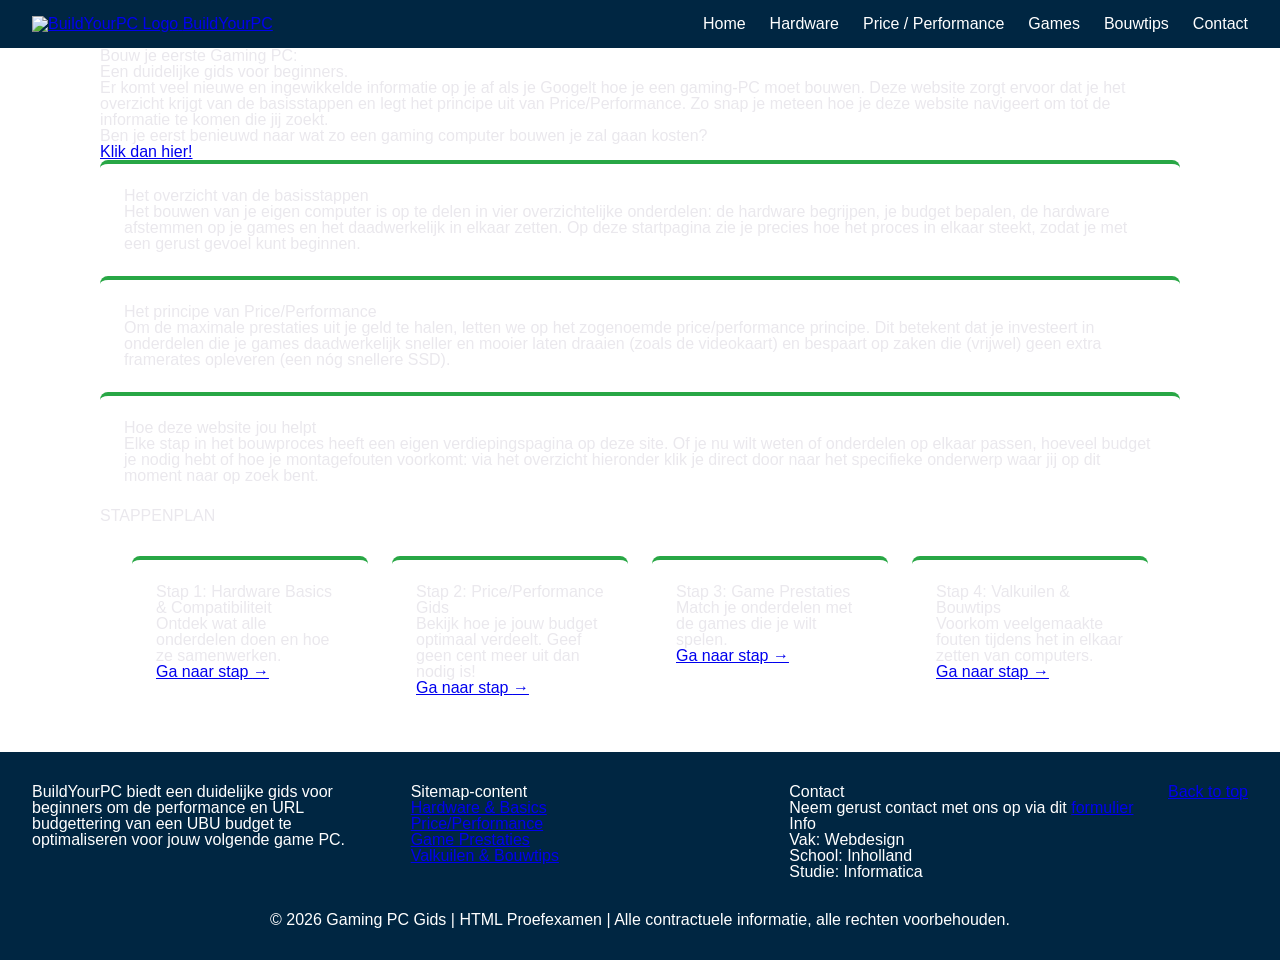
==== index.html @ 96cd0d86 "added favicons" ====
<!DOCTYPE html>
<html lang="nl">
<head>
    <meta charset="UTF-8">
    <meta name="viewport" content="width=device-width, initial-scale=1.0">
    <title>BuildYourPC - Home</title>
    <link rel="stylesheet" type="text/css" href="css/style.css">
    <link rel="icon" type="image/png" href="/favicon-96x96.png" sizes="96x96" />
    <link rel="icon" type="image/svg+xml" href="/favicon.svg" />
    <link rel="shortcut icon" href="/favicon.ico" />
    <link rel="apple-touch-icon" sizes="180x180" href="/apple-touch-icon.png" />
    <link rel="manifest" href="/site.webmanifest" />
</head>
<body>

    <header>
        <a href="#home">
            <img src="logo.png" alt="BuildYourPC Logo">
            <span>BuildYourPC</span>
        </a>
        <nav>
            <ul>
                <li><a href="index.html">Home</a></li>
                <li><a href="hardware.html">Hardware</a></li>
                <li><a href="performance.html">Price / Performance</a></li>
                <li><a href="games.html">Games</a></li>
                <li><a href="bouwtips.html">Bouwtips</a></li>
                <li><a href="contact.html">Contact</a></li>
            </ul>
        </nav>
    </header>

    <main>
        <section class="hero-section">
            <h1>Bouw je eerste Gaming PC:<br>Een duidelijke gids voor beginners.</h1>
            <p>Er komt veel nieuwe en ingewikkelde informatie op je af als je Googelt hoe je een gaming-PC moet bouwen. Deze website zorgt ervoor dat je het overzicht krijgt van de basisstappen en legt het principe uit van Price/Performance. Zo snap je meteen hoe je deze website navigeert om tot de informatie te komen die jij zoekt.</p>
            <p>Ben je eerst benieuwd naar wat zo een gaming computer bouwen je zal gaan kosten?</p>
            <a href="kosten.html" class="cta-button">Klik dan hier!</a>
        </section>

        <section class="info-homepage">
            <article class="homepage-card">
                <h2>Het overzicht van de basisstappen</h2>
                <p>Het bouwen van je eigen computer is op te delen in vier overzichtelijke onderdelen: de hardware begrijpen, je budget bepalen, de hardware afstemmen op je games en het daadwerkelijk in elkaar zetten. Op deze startpagina zie je precies hoe het proces in elkaar steekt, zodat je met een gerust gevoel kunt beginnen.</p>
            </article>

            <article class="homepage-card">
                <h2>Het principe van Price/Performance</h2>
                <p>Om de maximale prestaties uit je geld te halen, letten we op het zogenoemde price/performance principe. Dit betekent dat je investeert in onderdelen die je games daadwerkelijk sneller en mooier laten draaien (zoals de videokaart) en bespaart op zaken die (vrijwel) geen extra framerates opleveren (een nóg snellere SSD).</p>
            </article>

            <article class="homepage-card">
                <h2>Hoe deze website jou helpt</h2>
                <p>Elke stap in het bouwproces heeft een eigen verdiepingspagina op deze site. Of je nu wilt weten of onderdelen op elkaar passen, hoeveel budget je nodig hebt of hoe je montagefouten voorkomt: via het overzicht hieronder klik je direct door naar het specifieke onderwerp waar jij op dit moment naar op zoek bent.</p>
            </article>
        </section>

        <section class="stappenplan-section">
            <h2>STAPPENPLAN</h2>
            <section class="steps-grid">
                <article class="step-card">
                    <h3>Stap 1: Hardware Basics & Compatibiliteit</h3>
                    <p>Ontdek wat alle onderdelen doen en hoe ze samenwerken.</p>
                    <a href="stap1.html">Ga naar stap <span aria-hidden="true">&rarr;</span></a>
                </article>

                <article class="step-card">
                    <h3>Stap 2: Price/Performance Gids</h3>
                    <p>Bekijk hoe je jouw budget optimaal verdeelt. Geef geen cent meer uit dan nodig is!</p>
                    <a href="stap2.html">Ga naar stap <span aria-hidden="true">&rarr;</span></a>
                </article>

                <article class="step-card">
                    <h3>Stap 3: Game Prestaties</h3>
                    <p>Match je onderdelen met de games die je wilt spelen.</p>
                    <a href="stap3.html">Ga naar stap <span aria-hidden="true">&rarr;</span></a>
                </article>

                <article class="step-card">
                    <h3>Stap 4: Valkuilen & Bouwtips</h3>
                    <p>Voorkom veelgemaakte fouten tijdens het in elkaar zetten van computers.</p>
                    <a href="stap4.html">Ga naar stap <span aria-hidden="true">&rarr;</span></a>
                </article>
            </section>
        </section>
    </main>

    <footer>
        <section class="footer-col">
            <p><strong>BuildYourPC</strong> biedt een duidelijke gids voor beginners om de performance en URL budgettering van een UBU budget te optimaliseren voor jouw volgende game PC.</p>
        </section>

        <section class="footer-col">
            <h3>Sitemap-content</h3>
            <ul>
                <li><a href="hardware.html">Hardware & Basics</a></li>
                <li><a href="performance.html">Price/Performance</a></li>
                <li><a href="games.html">Game Prestaties</a></li>
                <li><a href="bouwtips.html">Valkuilen & Bouwtips</a></li>
            </ul>
        </section>

        <section class="footer-col">
            <h3>Contact</h3>
            <p>Neem gerust contact met ons op via dit <a href="formulier.html">formulier</a></p>
            <p><strong>Info</strong></p>
            <p>Vak: Webdesign</p>
            <p>School: Inholland</p>
            <p>Studie: Informatica</p>
        </section>

        <aside class="back-to-top">
            <a href="#home">Back to top</a>
        </aside>

        <section class="footer-bottom">
            <p>&copy; 2026 Gaming PC Gids | HTML Proefexamen | Alle contractuele informatie, alle rechten voorbehouden.</p>
        </section>
    </footer>

</body>
</html>
---- css/style.css ----
/* 
   Reset CSS |
   http://meyerweb.com/eric/tools/css/reset/ 
   v2.0 | 20110126
   License: none (public domain)
*/

html, body, div, span, applet, object, iframe,
h1, h2, h3, h4, h5, h6, p, blockquote, pre,
a, abbr, acronym, address, big, cite, code,
del, dfn, em, img, ins, kbd, q, s, samp,
small, strike, strong, sub, sup, tt, var,
b, u, i, center,
dl, dt, dd, ol, ul, li,
fieldset, form, label, legend,
table, caption, tbody, tfoot, thead, tr, th, td,
article, aside, canvas, details, embed, 
figure, figcaption, footer, header, hgroup, 
menu, nav, output, ruby, section, summary,
time, mark, audio, video {
	margin: 0;
	padding: 0;
	border: 0;
	font-size: 100%;
	font: inherit;
	vertical-align: baseline;
}
/* HTML5 display-role reset for older browsers */
article, aside, details, figcaption, figure, 
footer, header, hgroup, menu, nav, section {
	display: block;
}
body {
	line-height: 1;
}
ol, ul {
	list-style: none;
}
blockquote, q {
	quotes: none;
}
blockquote:before, blockquote:after,
q:before, q:after {
	content: '';
	content: none;
}
table {
	border-collapse: collapse;
	border-spacing: 0;
}
/* End of Reset Script*/

/* CSS Variables for Color Palette */
:root {
    --prim-bl: #002642;
    --prim-bl-lt: #4D677B;
    --prim-bl-dk: #001B2E;

    --sec-grn: #6BD425;
    --sec-grn-lt: #97E166;
    --sec-grn-dk: #4B941A;

    --acc-orange: #FF4000;
    --acc-blue: #02C3BD;
    --acc-red: #81171B;
    
    --nt-lt: #EAE8ED;
    --nt-dk: #464647;
    --nt-gr: #A4A2A6;
}

body {
    display: flex;
    flex-direction: column;
    min-height: 100vh;
    margin: 0;
    font-family: Arial, sans-serif;
    color: var(--nt-lt);
}

header {
    display: flex;
    justify-content: space-between;
    align-items: center;
    background-color: var(--prim-bl);
    padding: 1rem 2rem;
    color: white;
}

header nav ul {
    display: flex;
    gap: 1.5rem;
    list-style: none;
    margin: 0;
    padding: 0;
}

header nav a {
    color: white;
    text-decoration: none;
}

main {
    display: flex;
    flex-direction: column;
    flex: 1;
    padding-left: 100px;
    padding-right: 100px;
}

.info-pillars, .steps-grid {
    display: flex;
    gap: 1.5rem;
    justify-content: center;
    padding: 2rem;
}

article {
    flex: 1;
    background: #FFFFFF;
    padding: 1.5rem;
    border-radius: 8px;
    border-top: 4px solid #28a745;
}

form {
    display: flex;
    flex-direction: column;
    gap: 1rem;
    max-width: 500px;
    margin: 2rem auto;
}

fieldset {
    display: flex;
    flex-direction: column;
    gap: 0.5rem;
    border: 1px solid #ccc;
    padding: 1.5rem;
    border-radius: 6px;
}

footer {
    display: flex;
    flex-wrap: wrap;
    justify-content: space-around;
    background-color: var(--prim-bl);
    color: white;
    padding: 2rem;
    gap: 2rem;
}

.footer-col {
    flex: 1;
    min-width: 200px;
}
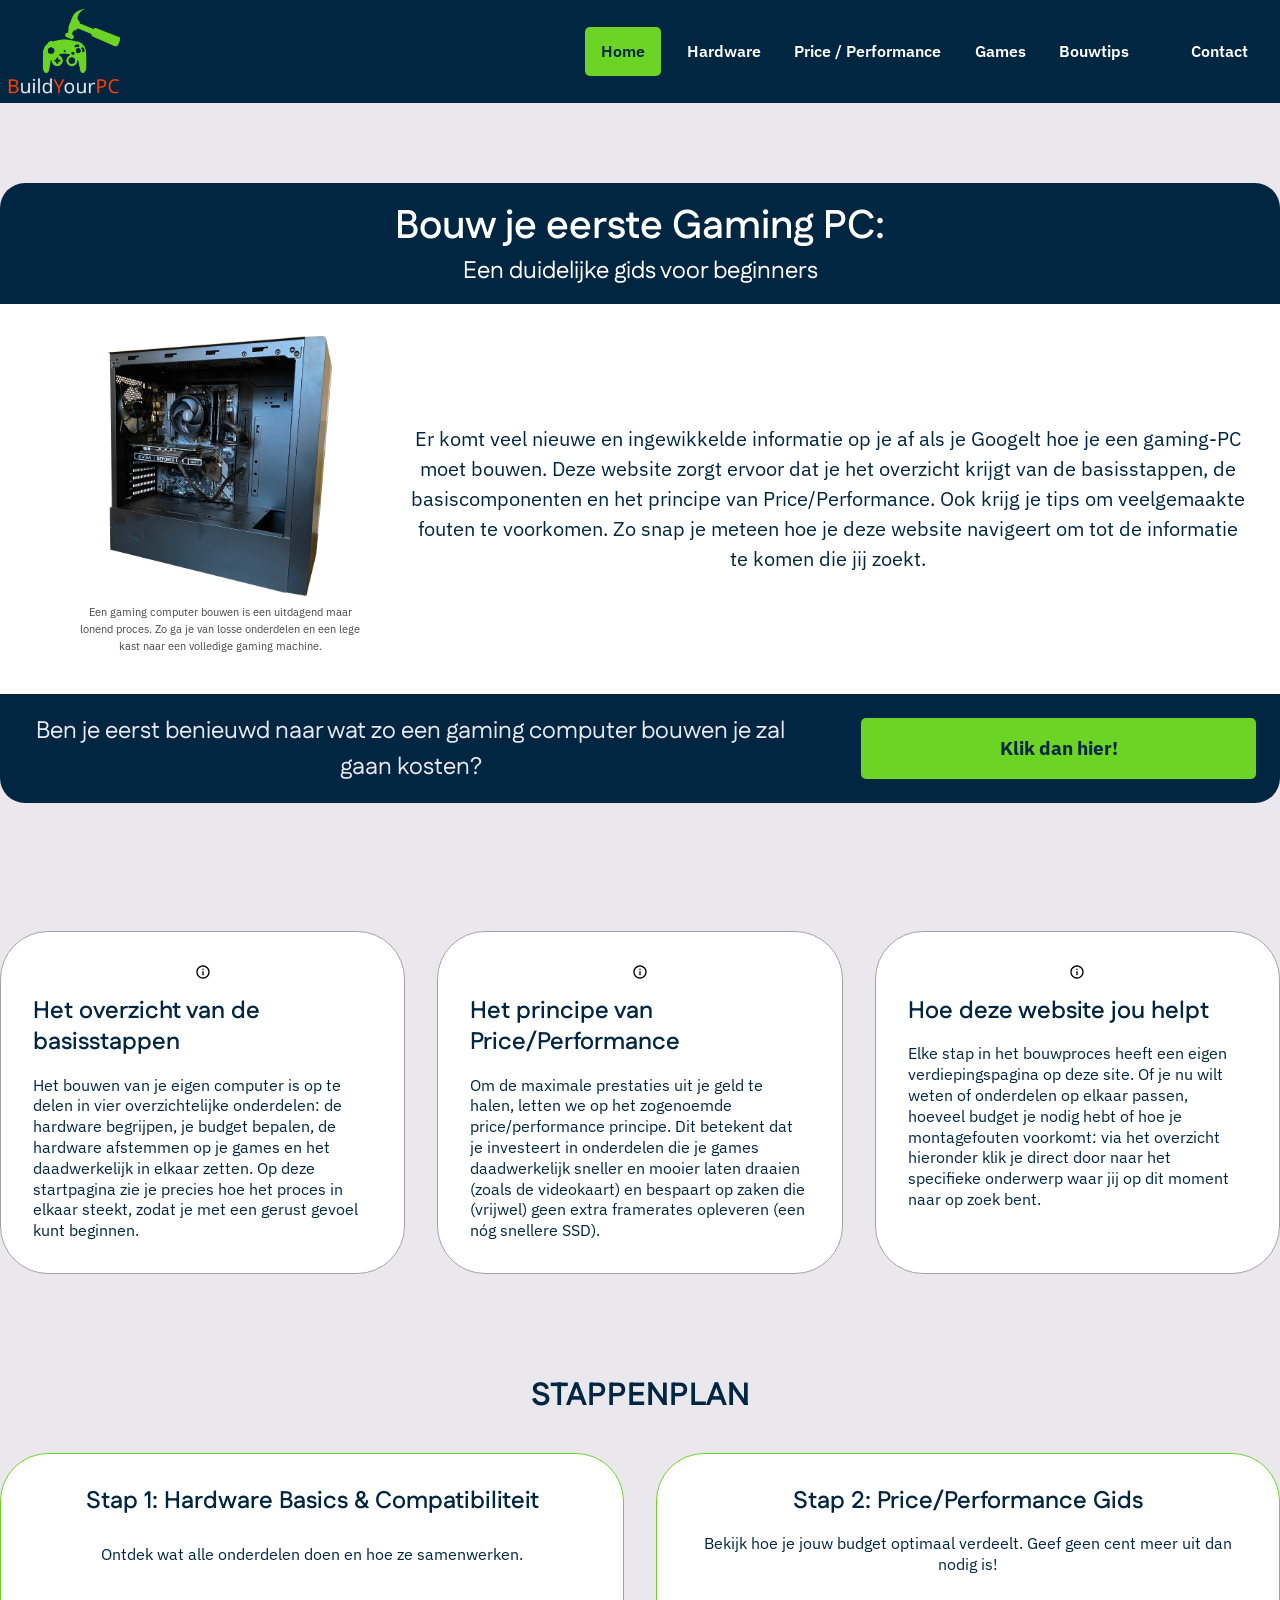
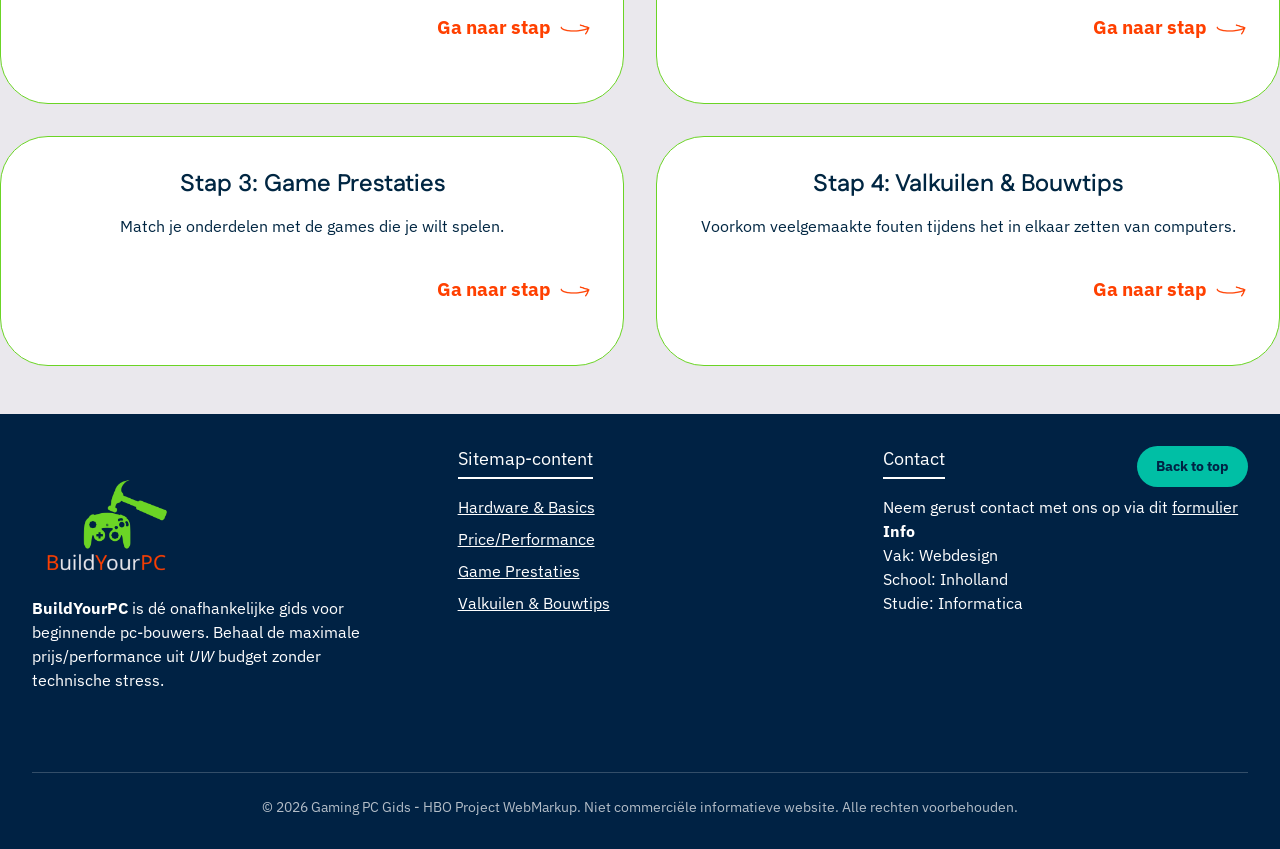
==== commit 6991e91b: "home page basically done" ====
--- a/index.html
+++ b/index.html
@@ -5,81 +5,101 @@
     <meta name="viewport" content="width=device-width, initial-scale=1.0">
     <title>BuildYourPC - Home</title>
     <link rel="stylesheet" type="text/css" href="css/style.css">
-    <link rel="icon" type="image/png" href="/favicon-96x96.png" sizes="96x96" />
-    <link rel="icon" type="image/svg+xml" href="/favicon.svg" />
-    <link rel="shortcut icon" href="/favicon.ico" />
-    <link rel="apple-touch-icon" sizes="180x180" href="/apple-touch-icon.png" />
-    <link rel="manifest" href="/site.webmanifest" />
+    <link rel="icon" type="image/png" href="./favicon-96x96.png" sizes="96x96" />
+    <link rel="icon" type="image/svg+xml" href="./favicon.svg" />
+    <link rel="shortcut icon" href="./favicon.ico" />
+    <link rel="apple-touch-icon" sizes="180x180" href="./apple-touch-icon.png" />
+    <link rel="manifest" href="./site.webmanifest" />
 </head>
 <body>
 
-    <header>
-        <a href="#home">
-            <img src="logo.png" alt="BuildYourPC Logo">
-            <span>BuildYourPC</span>
+    <header class="nav">
+        <a href="#">
+            <img src="./img/logo_cropped.png" alt="BuildYourPC Logo">
         </a>
         <nav>
             <ul>
-                <li><a href="index.html">Home</a></li>
+                <li><a class="active" href="#">Home</a></li>
                 <li><a href="hardware.html">Hardware</a></li>
                 <li><a href="performance.html">Price / Performance</a></li>
                 <li><a href="games.html">Games</a></li>
                 <li><a href="bouwtips.html">Bouwtips</a></li>
-                <li><a href="contact.html">Contact</a></li>
+                <li><a class="contact" href="contact.html">Contact</a></li>
             </ul>
         </nav>
     </header>
 
     <main>
-        <section class="hero-section">
-            <h1>Bouw je eerste Gaming PC:<br>Een duidelijke gids voor beginners.</h1>
-            <p>Er komt veel nieuwe en ingewikkelde informatie op je af als je Googelt hoe je een gaming-PC moet bouwen. Deze website zorgt ervoor dat je het overzicht krijgt van de basisstappen en legt het principe uit van Price/Performance. Zo snap je meteen hoe je deze website navigeert om tot de informatie te komen die jij zoekt.</p>
-            <p>Ben je eerst benieuwd naar wat zo een gaming computer bouwen je zal gaan kosten?</p>
-            <a href="kosten.html" class="cta-button">Klik dan hier!</a>
+        <section class="hero-card">
+            <header>
+                <h1>Bouw je eerste Gaming PC:</h1>
+                <h2>Een duidelijke gids voor beginners</h2>
+            </header>
+            <article>
+                <figure>
+                    <img title="Reeds gebouwde gaming PC" src="img/pc_building.png" alt="Gaming PC bouwen" class="hero-image" />
+                    <figcaption>Een gaming computer bouwen is een uitdagend maar lonend proces. Zo ga je van losse onderdelen en een lege kast naar een volledige gaming machine.</figcaption>
+                </figure>
+
+                <p>
+                    Er komt veel nieuwe en ingewikkelde informatie op je af als je Googelt hoe je een gaming-PC moet bouwen.
+                    Deze website zorgt ervoor dat je het overzicht krijgt van de basisstappen, de basiscomponenten en het principe van Price/Performance.
+                    Ook krijg je tips om veelgemaakte fouten te voorkomen.
+                    Zo snap je meteen hoe je deze website navigeert om tot de informatie te komen die jij zoekt.
+                </p>
+                
+            </article>
+            <footer>
+                <h2>Ben je eerst benieuwd naar wat zo een gaming computer bouwen je zal gaan kosten?</h2>
+                <a href="performance.html" class="hero-cta">Klik dan hier!</a>
+            </footer>
         </section>
 
         <section class="info-homepage">
             <article class="homepage-card">
+                <img src="img/info.svg" alt="Informatie icoon" class="info" />
                 <h2>Het overzicht van de basisstappen</h2>
                 <p>Het bouwen van je eigen computer is op te delen in vier overzichtelijke onderdelen: de hardware begrijpen, je budget bepalen, de hardware afstemmen op je games en het daadwerkelijk in elkaar zetten. Op deze startpagina zie je precies hoe het proces in elkaar steekt, zodat je met een gerust gevoel kunt beginnen.</p>
             </article>
 
             <article class="homepage-card">
+                <img src="img/info.svg" alt="Price/Performance icoon" class="info" />
                 <h2>Het principe van Price/Performance</h2>
                 <p>Om de maximale prestaties uit je geld te halen, letten we op het zogenoemde price/performance principe. Dit betekent dat je investeert in onderdelen die je games daadwerkelijk sneller en mooier laten draaien (zoals de videokaart) en bespaart op zaken die (vrijwel) geen extra framerates opleveren (een nóg snellere SSD).</p>
             </article>
 
             <article class="homepage-card">
+                <img src="img/info.svg" alt="Hulp icoon" class="info" />
                 <h2>Hoe deze website jou helpt</h2>
                 <p>Elke stap in het bouwproces heeft een eigen verdiepingspagina op deze site. Of je nu wilt weten of onderdelen op elkaar passen, hoeveel budget je nodig hebt of hoe je montagefouten voorkomt: via het overzicht hieronder klik je direct door naar het specifieke onderwerp waar jij op dit moment naar op zoek bent.</p>
             </article>
         </section>
 
-        <section class="stappenplan-section">
+        <section class="stappenplan">
             <h2>STAPPENPLAN</h2>
-            <section class="steps-grid">
-                <article class="step-card">
+            <section class="stappen-grid">
+                <article class="stap-card">
                     <h3>Stap 1: Hardware Basics & Compatibiliteit</h3>
                     <p>Ontdek wat alle onderdelen doen en hoe ze samenwerken.</p>
-                    <a href="stap1.html">Ga naar stap <span aria-hidden="true">&rarr;</span></a>
+                    <a href="stap1.html">Ga naar stap <img src="img/arrow4flip.png" alt="Pijl" /></a>
                 </article>
 
-                <article class="step-card">
+                <article class="stap-card">
                     <h3>Stap 2: Price/Performance Gids</h3>
                     <p>Bekijk hoe je jouw budget optimaal verdeelt. Geef geen cent meer uit dan nodig is!</p>
-                    <a href="stap2.html">Ga naar stap <span aria-hidden="true">&rarr;</span></a>
+                    <a href="stap2.html">Ga naar stap <img src="img/arrow4flip.png" alt="Pijl" /></a>
                 </article>
 
-                <article class="step-card">
+                <article class="stap-card">
                     <h3>Stap 3: Game Prestaties</h3>
                     <p>Match je onderdelen met de games die je wilt spelen.</p>
-                    <a href="stap3.html">Ga naar stap <span aria-hidden="true">&rarr;</span></a>
+                    <a href="stap3.html">Ga naar stap <img src="img/arrow4flip.png" alt="Pijl" /></a>
                 </article>
 
-                <article class="step-card">
+                <article class="stap-card">
                     <h3>Stap 4: Valkuilen & Bouwtips</h3>
                     <p>Voorkom veelgemaakte fouten tijdens het in elkaar zetten van computers.</p>
-                    <a href="stap4.html">Ga naar stap <span aria-hidden="true">&rarr;</span></a>
+                    <a href="stap4.html">Ga naar stap <img src="img/arrow4flip.png" alt="Pijl" /></a>
                 </article>
             </section>
         </section>
@@ -87,7 +107,9 @@
 
     <footer>
         <section class="footer-col">
-            <p><strong>BuildYourPC</strong> biedt een duidelijke gids voor beginners om de performance en URL budgettering van een UBU budget te optimaliseren voor jouw volgende game PC.</p>
+            <figure>
+                <img src="./img/green_orange_nobg.png" alt="BuildYourPC Logo">
+            <p><strong>BuildYourPC</strong> is dé onafhankelijke gids voor beginnende pc-bouwers. Behaal de maximale prijs/performance uit <em>UW</em> budget zonder technische stress.</p>
         </section>
 
         <section class="footer-col">
@@ -114,7 +136,7 @@
         </aside>
 
         <section class="footer-bottom">
-            <p>&copy; 2026 Gaming PC Gids | HTML Proefexamen | Alle contractuele informatie, alle rechten voorbehouden.</p>
+            <p>&copy; 2026 Gaming PC Gids - HBO Project WebMarkup. Niet commerciële informatieve website. Alle rechten voorbehouden.</p>
         </section>
     </footer>
 
--- a/css/style.css
+++ b/css/style.css
@@ -1,3 +1,6 @@
+/* Fonts die ik ook heb gebruikt in Figma design */
+@import url('https://fonts.googleapis.com/css2?family=Fustat:wght@400;500;600;700&family=IBMPlexSans:wght@300;400;500;600;700&display=swap');
+
 /* 
    Reset CSS |
    http://meyerweb.com/eric/tools/css/reset/ 
@@ -67,6 +70,13 @@
     --nt-lt: #EAE8ED;
     --nt-dk: #464647;
     --nt-gr: #A4A2A6;
+
+    --font-heading: "Fustat", sans-serif;
+    --font-body: "IBMPlexSans", sans-serif;
+}
+
+html, body {
+    overflow-x: hidden;
 }
 
 body {
@@ -74,83 +84,587 @@
     flex-direction: column;
     min-height: 100vh;
     margin: 0;
-    font-family: Arial, sans-serif;
-    color: var(--nt-lt);
-}
-
-header {
+    font-family: var(--font-body);
+    color: white;
+    background-color: var(--nt-lt);
+    line-height: 1.6;
+}
+
+em {
+    font-style: italic;
+}
+
+strong {
+    font-weight: bold;
+}
+
+header.nav {
     display: flex;
     justify-content: space-between;
     align-items: center;
     background-color: var(--prim-bl);
-    padding: 1rem 2rem;
+    padding: 0.5rem 0;
     color: white;
 }
 
-header nav ul {
-    display: flex;
-    gap: 1.5rem;
+header.nav nav ul {
+    display: flex;
+    gap: 1.1rem;
     list-style: none;
     margin: 0;
     padding: 0;
-}
-
-header nav a {
+    align-items: center;
+}
+
+header.nav nav ul li:last-child {
+    margin-right: 1.5rem;
+    margin-left: 1.75rem;
+}
+
+header.nav nav a {
     color: white;
     text-decoration: none;
+    font-size: 1rem;
+    font-weight: 600;
+}
+
+header.nav nav a:not(:hover) {
+    transition: all 0.4s ease-in-out;
+}
+
+header.nav nav a:hover {
+    color: var(--prim-bl);
+    background-color: var(--sec-grn);
+    padding: 0.75rem 1rem;
+    border-radius: 5px;
+    transition: all 0.4s ease-in-out;
+}
+
+header.nav nav a:active {
+    color: var(--nt-lt);
+    background-color: var(--sec-grn-dk);
+    padding: 0.75rem 1rem;
+    border-radius: 5px;
+    transition: all 0.1s ease-in-out;
+}
+
+header.nav nav a.active {
+    color: var(--prim-bl);
+    background-color: var(--sec-grn);
+    padding: 0.75rem 1rem;
+    border-radius: 5px;
+}
+
+header.nav nav a.contact:hover {
+    background-color: var(--acc-blue);
+}
+
+header.nav a {
+    display: flex;
+    align-items: center;
+    justify-content: center;
+    gap: 0.5rem;
+    padding: 0rem 0.5rem;
+}
+
+header.nav a img {
+    width: 7rem;
+    height: auto;
 }
 
 main {
     display: flex;
     flex-direction: column;
     flex: 1;
-    padding-left: 100px;
-    padding-right: 100px;
-}
-
-.info-pillars, .steps-grid {
-    display: flex;
-    gap: 1.5rem;
+    /* padding-left: 12rem;
+    padding-right: 12rem; */
+    max-width: 1300px;
+    margin: 0 auto;
+    padding-top: 3rem;
+    padding-bottom: 3rem;
+    gap: 6rem;
+}
+
+/* Flex alternatief
+.hero-card {
+    text-align: center;
+    padding: 2rem 0rem;
+    color: white;
+    flex: 1;
+    line-height: 1;
+}
+
+.hero-card header {
+    background-color: var(--prim-bl);
+    padding: 1rem;
+    border-radius: 25px 25px 0 0;
     justify-content: center;
+    line-height: 1.2;
+}
+
+.hero-card header h1 {
+    font-family: var(--font-heading);
+    font-size: 2.5rem;
+    background-color: var(--prim-bl);
+    border-radius: 25px 25px 0 0;
+}
+
+.hero-card article {
+    display: flex;
+    background-color: #FFFFFF;
     padding: 2rem;
-}
-
-article {
-    flex: 1;
-    background: #FFFFFF;
-    padding: 1.5rem;
-    border-radius: 8px;
-    border-top: 4px solid #28a745;
-}
-
-form {
+    flex-direction: row;
+    gap: 4rem;
+    align-items: center;
+    line-height: 1.5;
+}
+
+.hero-card article p {
+    flex: 3;
+    font-size: 1.25rem;    
+    color: var(--prim-bl);
+}
+
+.hero-card article figure {
+    flex: 1;
+    display: flex;
+    justify-content: center;
+    align-items: center;
+}
+
+.hero-card article img {
+    width: 30%;
+    height: auto;
+    display: block;
+}
+
+.hero-card footer {
+    background-color: var(--prim-bl);
+    padding: 1rem;
+    border-radius: 0 0 25px 25px;
+    justify-content: center;
+    align-items: center;
+    display: flex;
+    gap: 3rem;
+}
+
+.hero-card footer h2 {
+    font-family: var(--font-heading);
+    font-size: 1.5rem;
+    color: var(--nt-lt);
+    flex: 2;
+}
+
+.hero-card footer a {
+    background-color: var(--sec-grn);
+    color: var(--prim-bl);
+    text-decoration: none;
+    padding: 1rem 0;
+    margin: 0.5rem;
+    border-radius: 5px;
+    font-weight: bold;
+    font-size: 1.2rem;
+    flex: 1;
+} */
+
+.hero-card {
+    text-align: center;
+    padding: 2rem 0rem;
+    color: white;
+    flex: 1;
+    line-height: 1;
+}
+
+.hero-card header {
+    background-color: var(--prim-bl);
+    padding: 1rem;
+    border-radius: 25px 25px 0 0;
+    justify-content: center;
+    line-height: 1.4;
+}
+
+.hero-card header h1 {
+    font-family: var(--font-heading);
+    font-size: 2.5rem;
+    background-color: var(--prim-bl);
+    border-radius: 25px 25px 0 0;
+    font-weight: 600;
+}
+
+.hero-card header h2 {
+    font-family: var(--font-heading);
+    font-size: 1.5rem;
+    background-color: var(--prim-bl);
+    border-radius: 25px 25px 0 0;
+}
+
+.hero-card article {
+    background-color: #FFFFFF;
+    padding: 2rem;
+    line-height: 1.5;
+    overflow: hidden;
+    text-align: center;
+}
+
+.hero-card article {
+    display: flex;
+    flex-direction: row;
+    background-color: #FFFFFF;
+    padding: 2rem;
+    line-height: 1.5;
+    overflow: hidden;
+    align-items: center;
+    justify-content: center;
+}
+
+
+.hero-card article p {
+    font-size: 1.25rem;    
+    color: var(--prim-bl);
+    margin: 0;
+    flex: 3;
+}
+
+.hero-card article figure {
+    float: left;
+    width: 20%;
+    margin-right: 3rem;
+    margin-left: 3rem;
+    margin-bottom: 0.5rem;
+    display: block;
+    flex: 1;
+}
+
+.hero-card article figure figcaption {
+    font-size: 0.7rem;
+    color: var(--nt-dk);
+    margin-top: 0.5rem;
+}
+
+.hero-card article img {
+    width: 80%;
+    height: auto;
+    display: block;
+    margin: 0 auto;
+}
+
+.hero-card footer {
+    background-color: var(--prim-bl);
+    padding: 1rem;
+    border-radius: 0 0 25px 25px;
+    justify-content: center;
+    align-items: center;
+    display: flex;
+    gap: 3rem;
+}
+
+.hero-card footer h2 {
+    font-family: var(--font-heading);
+    font-size: 1.5rem;
+    color: var(--nt-lt);
+    flex: 2;
+}
+
+.hero-cta {
+    position: relative;
+    display: inline-block;
+    background-color: var(--sec-grn);
+    color: var(--prim-bl);
+    text-decoration: none;
+    padding: 1rem 0;
+    margin: 0.5rem;
+    border-radius: 5px;
+    font-weight: bold;
+    font-size: 1.2rem;
+    flex: 1;
+    overflow: hidden;
+    z-index: 1;
+}
+
+.hero-cta::after {
+    content: '';
+    position: absolute;
+    top: 0;
+    left: 0;
+    width: 100%;
+    height: 100%;
+    background-color: var(--acc-blue);
+    transform: scale(0);
+    transform-origin: bottom left;
+    transition: transform 0.4s ease-in-out;
+    z-index: -1;
+}
+
+.hero-cta:hover::after {
+    transform: scale(1);
+}
+
+.info-homepage {
+    display: flex;
+    flex-direction: row;
+    gap: 2rem;
+    text-align: left;
+    color: var(--prim-bl);
+}
+
+.homepage-card {
+    flex: 1;
+    border: 1px solid var(--nt-gr);
+    border-radius: 3rem;
+    padding: 2rem;
+    line-height: 1.3;
     display: flex;
     flex-direction: column;
+    background-color: #FFFFFF;
+    max-width: 30%;
+}
+
+.homepage-card img.info {
+    width: 1rem;
+    height: auto;
+    margin-bottom: 1rem;
+    align-self: center;
+}
+
+.homepage-card h2 {
+    font-family: var(--font-heading);
+    font-size: 1.5rem;
+    font-weight: 600;
+    margin-bottom: 1rem;
+}
+
+.homepage-card p {
+    font-family: var(--font-body);
+    
+}
+
+.stappenplan {
+    display: flex;
+    flex-direction: column;
+    gap: 2rem;
+    align-items: center;
+}
+
+.stappenplan h2 {
+    font-family: var(--font-heading);
+    font-size: 2rem;
+    font-weight: 700;
+    color: var(--prim-bl);
+}
+
+.stappen-grid {
+    display: grid;
+    grid-template-columns: repeat(2, 1fr);
+    gap: 2rem;
+    width: 100%; 
+}
+
+.stap-card {
+    background-color: #FFFFFF;
+    border: 1px solid var(--sec-grn);
+    border-radius: 3rem;
+    padding: 2rem;
+    line-height: 1.3;
+    display: flex;
+    flex-direction: column;
+    align-items: center;
+    justify-content: space-between;
+    text-align: center;
+    color: var(--prim-bl);
     gap: 1rem;
-    max-width: 500px;
-    margin: 2rem auto;
-}
-
-fieldset {
-    display: flex;
-    flex-direction: column;
-    gap: 0.5rem;
-    border: 1px solid #ccc;
-    padding: 1.5rem;
-    border-radius: 6px;
+}
+
+.stap-card h3 {
+    font-family: var(--font-heading);
+    font-size: 1.5rem;
+    font-weight: 600;
+}
+
+.stap-card a {
+    display: inline-flex;
+    align-items: right;
+    justify-content: right;
+    color: var(--prim-bl);
+    text-decoration: none;
+    padding: 1rem 0;
+    margin: 0.5rem;
+    border-radius: 5px;
+    font-weight: bold;
+    font-size: 1.2rem;
+    width: 100%;
+    color: var(--acc-orange);
+}
+
+.stap-card a img {
+    width: 2rem;
+    height: auto;
+    margin-left: 0.5rem;
 }
 
 footer {
-    display: flex;
+    background-color: #002244;
+    color: #FFFFFF;
+    padding: 2rem;
+    position: relative;
+    font-family: var(--font-body), sans-serif;
+    line-height: 1.5;
+}
+
+footer > .footer-col {
+    display: inline-block;
+}
+
+footer {
+    display: flex;
+    flex-direction: row;
     flex-wrap: wrap;
-    justify-content: space-around;
-    background-color: var(--prim-bl);
-    color: white;
-    padding: 2rem;
+    justify-content: space-between;
+    align-items: flex-start;
     gap: 2rem;
-}
-
-.footer-col {
+    max-width: 100%;
+}
+
+footer .footer-col {
     flex: 1;
     min-width: 200px;
+    max-width: 30%;
+}
+
+footer .footer-col figure {
+    margin: 0;
+}
+
+footer .footer-col figure img {
+    width: 150px;
+    height: auto;
+    display: block;
+}
+
+footer h3 {
+    color: #FFFFFF;
+    font-size: 1.1rem;
+    margin-top: 0;
+    margin-bottom: 1rem;
+    text-transform: none;
+    border-bottom: 2px solid #FFFFFF;
+    padding-bottom: 0.3rem;
+    display: inline-block;
+}
+
+footer ul {
+    list-style: none;
+    padding: 0;
+    margin: 0;
+}
+
+footer ul li {
+    margin-bottom: 0.5rem;
+}
+
+footer a {
+    color: #FFFFFF;
+    text-decoration: underline;
+}
+
+footer a:hover {
+    color: #00ff66;
+}
+
+footer .back-to-top {
+    position: absolute;
+    top: 2rem;
+    right: 2rem;
+    margin: 0;
+}
+
+footer .back-to-top a {
+    display: inline-block;
+    background-color: #00bfa5;
+    color: #002244;
+    padding: 0.6rem 1.2rem;
+    border-radius: 2rem;
+    text-decoration: none;
+    font-weight: bold;
+    font-size: 0.9rem;
+    transition: background-color 0.2s ease;
+}
+
+footer .back-to-top a:hover {
+    background-color: #00ff66;
+}
+
+footer .footer-bottom {
+    flex: 0 0 100%;
+    text-align: center;
+    border-top: 1px solid rgba(255, 255, 255, 0.2);
+    margin-top: 3rem;
+    padding-top: 1.5rem;
+    font-size: 0.85rem;
+    color: rgba(255, 255, 255, 0.7);
+}
+
+/* Media Queries for Responsive Design */
+@media (max-width: 767px) {
+    .hero-card footer {
+        display: none;
+    }
+
+    .info-homepage {
+        display: none;
+    }
+
+    .hero-card article {
+        border-radius: 0 0 25px 25px;
+    }
+
+    .hero-card article figure {
+        display: none;
+    }
+
+    .hero-card article p {
+        flex: 1;
+        text-align: center;
+    }
+
+    .stappen-grid {
+        grid-template-columns: 1fr;
+    }
+
+    .stap-card {
+        gap: 0.5rem;
+        padding: 0.75rem;
+        padding-bottom: 0rem;
+    }
+    
+    .stap-card a {
+        padding: 0.5rem 0;
+    }
+
+    footer {
+        flex-direction: column;
+        align-items: center;
+        text-align: center;
+        padding-top: 6rem;
+    }
+
+    footer .footer-col {
+        max-width: 100%;
+        width: 100%;
+    }
+
+    footer h3 {
+        display: block;
+        text-align: center;
+    }
+
+    footer .back-to-top {
+        position: absolute;
+        top: 2rem;
+        right: 50%;
+        transform: translateX(50%);
+    }
+
+    html {
+        font-size: 69%;
+    }
 }
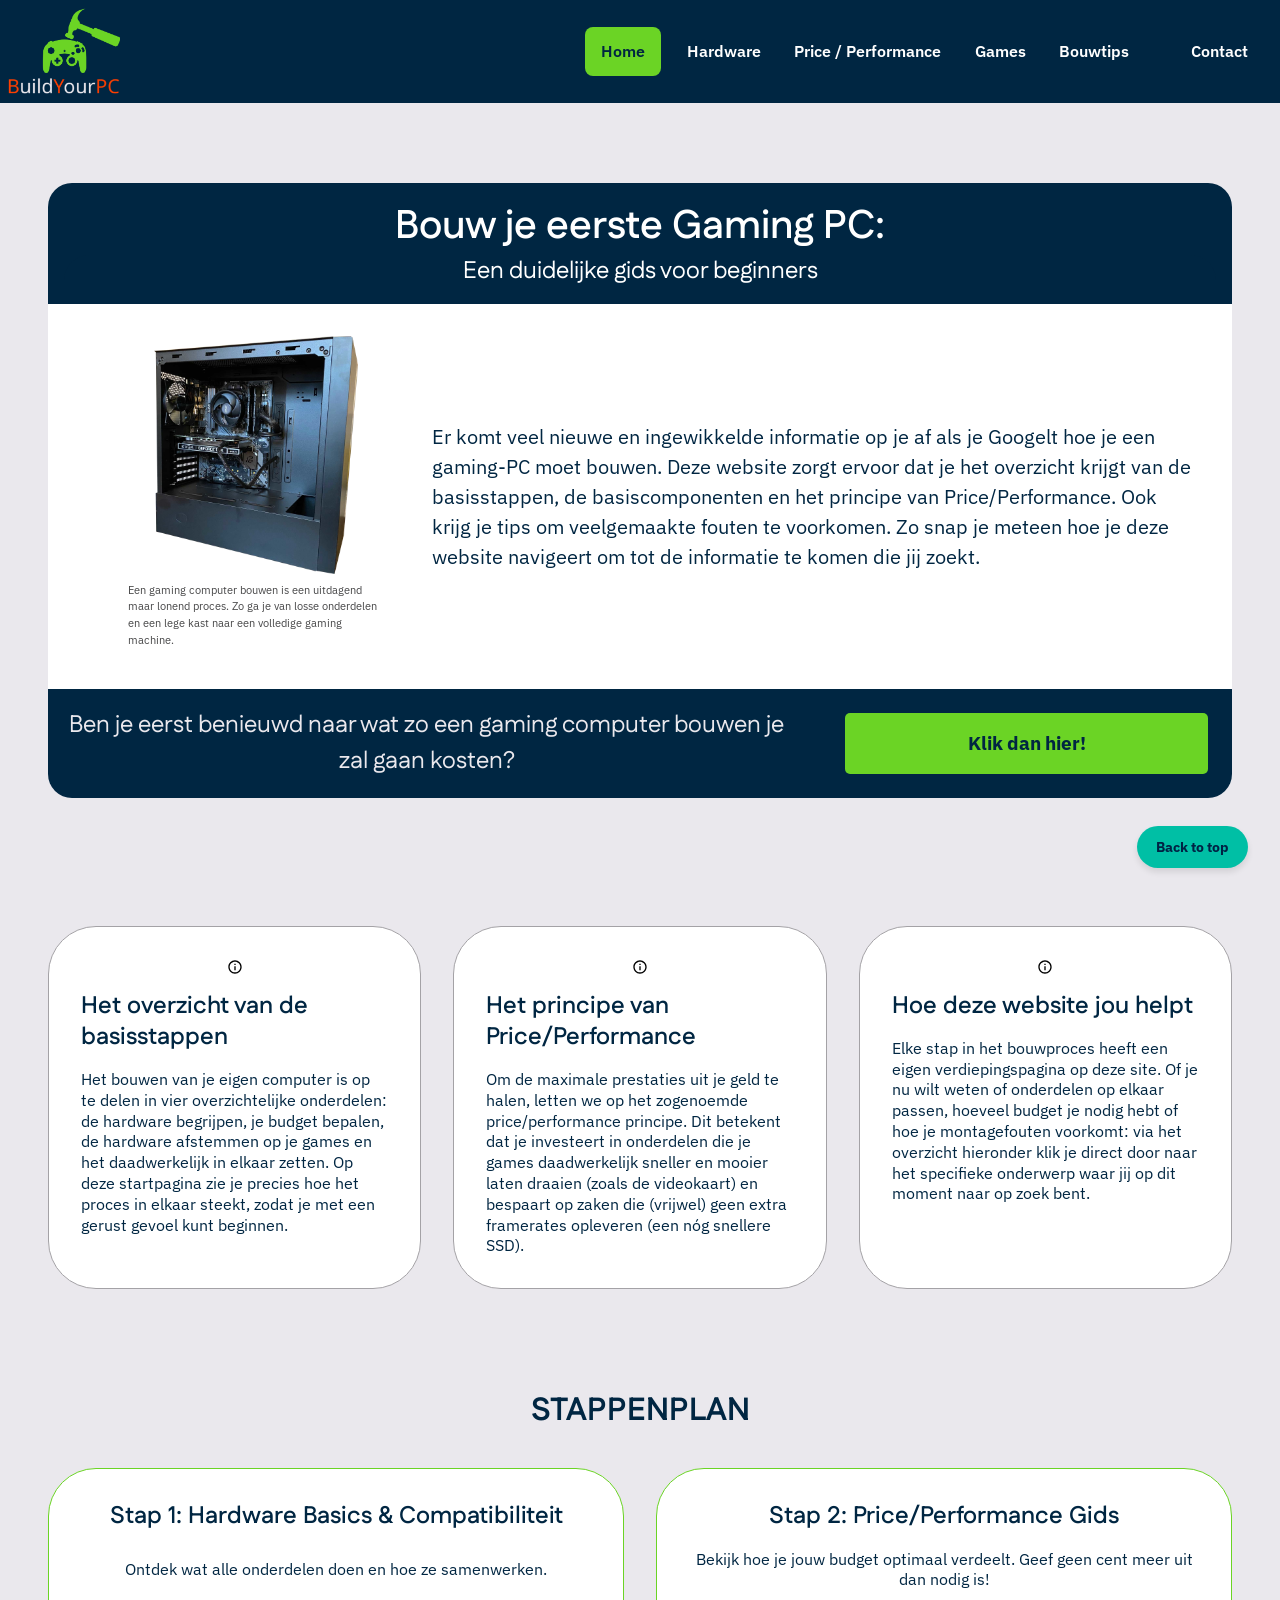
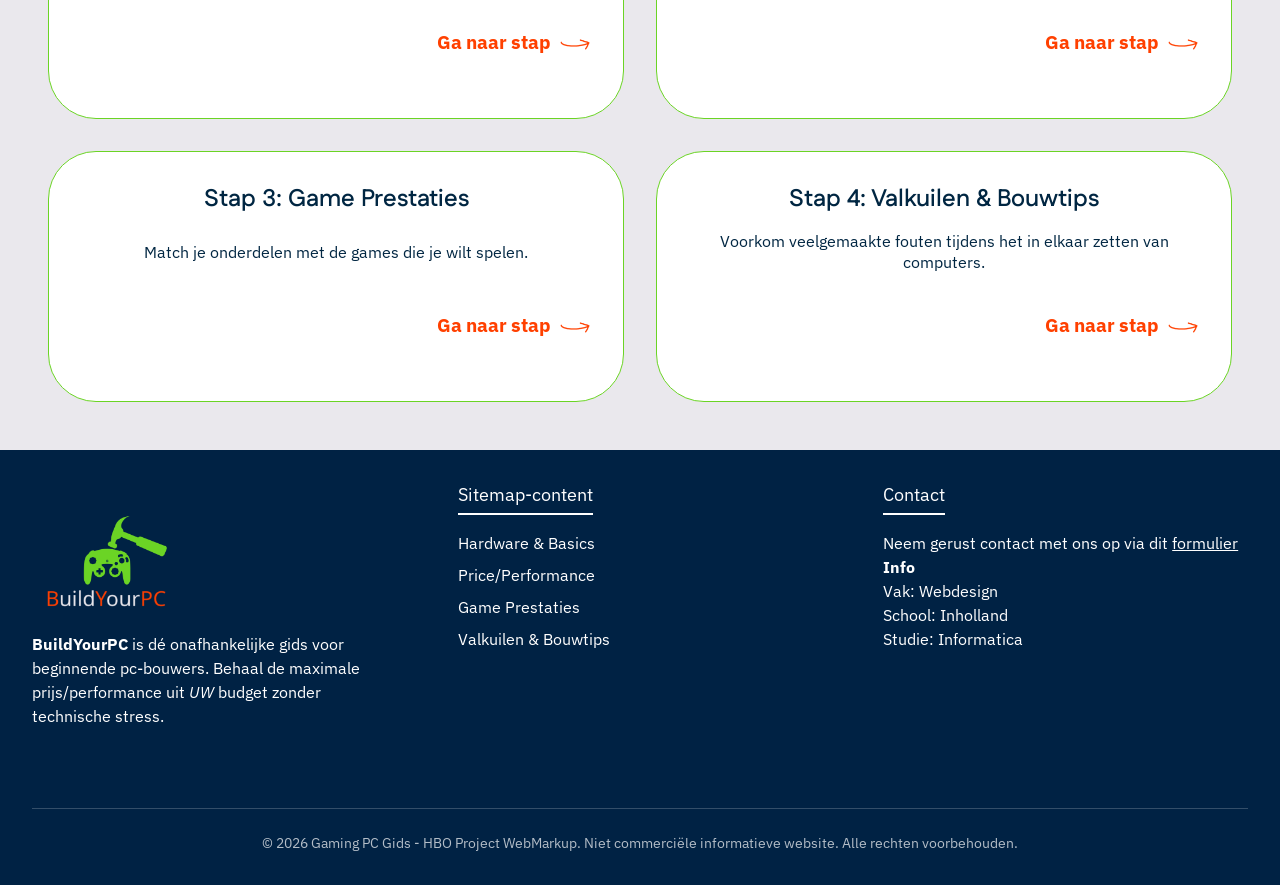
==== commit 448c7aea: "hardware af + fotos beter gecropped" ====
--- a/index.html
+++ b/index.html
@@ -13,7 +13,7 @@
 </head>
 <body>
 
-    <header class="nav">
+    <header id="home" class="nav">
         <a href="#">
             <img src="./img/logo_cropped.png" alt="BuildYourPC Logo">
         </a>
@@ -81,30 +81,34 @@
                 <article class="stap-card">
                     <h3>Stap 1: Hardware Basics & Compatibiliteit</h3>
                     <p>Ontdek wat alle onderdelen doen en hoe ze samenwerken.</p>
-                    <a href="stap1.html">Ga naar stap <img src="img/arrow4flip.png" alt="Pijl" /></a>
+                    <a href="hardware.html">Ga naar stap <img src="img/arrow4flip.png" alt="Pijl" /></a>
                 </article>
 
                 <article class="stap-card">
                     <h3>Stap 2: Price/Performance Gids</h3>
                     <p>Bekijk hoe je jouw budget optimaal verdeelt. Geef geen cent meer uit dan nodig is!</p>
-                    <a href="stap2.html">Ga naar stap <img src="img/arrow4flip.png" alt="Pijl" /></a>
+                    <a href="price-performance.html">Ga naar stap <img src="img/arrow4flip.png" alt="Pijl" /></a>
                 </article>
 
                 <article class="stap-card">
                     <h3>Stap 3: Game Prestaties</h3>
                     <p>Match je onderdelen met de games die je wilt spelen.</p>
-                    <a href="stap3.html">Ga naar stap <img src="img/arrow4flip.png" alt="Pijl" /></a>
+                    <a href="games.html">Ga naar stap <img src="img/arrow4flip.png" alt="Pijl" /></a>
                 </article>
 
                 <article class="stap-card">
                     <h3>Stap 4: Valkuilen & Bouwtips</h3>
                     <p>Voorkom veelgemaakte fouten tijdens het in elkaar zetten van computers.</p>
-                    <a href="stap4.html">Ga naar stap <img src="img/arrow4flip.png" alt="Pijl" /></a>
+                    <a href="bouwtips.html">Ga naar stap <img src="img/arrow4flip.png" alt="Pijl" /></a>
                 </article>
             </section>
         </section>
     </main>
 
+    <aside class="back-to-top">
+        <a href="#home">Back to top</a>
+    </aside>
+    
     <footer>
         <section class="footer-col">
             <figure>
@@ -114,7 +118,7 @@
 
         <section class="footer-col">
             <h3>Sitemap-content</h3>
-            <ul>
+            <ul class="footer-nav">
                 <li><a href="hardware.html">Hardware & Basics</a></li>
                 <li><a href="performance.html">Price/Performance</a></li>
                 <li><a href="games.html">Game Prestaties</a></li>
@@ -130,11 +134,6 @@
             <p>School: Inholland</p>
             <p>Studie: Informatica</p>
         </section>
-
-        <aside class="back-to-top">
-            <a href="#home">Back to top</a>
-        </aside>
-
         <section class="footer-bottom">
             <p>&copy; 2026 Gaming PC Gids - HBO Project WebMarkup. Niet commerciële informatieve website. Alle rechten voorbehouden.</p>
         </section>
--- a/css/style.css
+++ b/css/style.css
@@ -21,39 +21,42 @@
 figure, figcaption, footer, header, hgroup, 
 menu, nav, output, ruby, section, summary,
 time, mark, audio, video {
-	margin: 0;
-	padding: 0;
-	border: 0;
-	font-size: 100%;
-	font: inherit;
-	vertical-align: baseline;
-}
-/* HTML5 display-role reset for older browsers */
+    margin: 0;
+    padding: 0;
+    border: 0;
+    font-size: 100%;
+    font: inherit;
+    vertical-align: baseline;
+}
+
 article, aside, details, figcaption, figure, 
 footer, header, hgroup, menu, nav, section {
-	display: block;
-}
+    display: block;
+}
+
 body {
-	line-height: 1;
-}
+    line-height: 1;
+}
+
 ol, ul {
-	list-style: none;
-}
+    list-style: none;
+}
+
 blockquote, q {
-	quotes: none;
-}
+    quotes: none;
+}
+
 blockquote:before, blockquote:after,
 q:before, q:after {
-	content: '';
-	content: none;
-}
+    content: '';
+    content: none;
+}
+
 table {
-	border-collapse: collapse;
-	border-spacing: 0;
-}
-/* End of Reset Script*/
-
-/* CSS Variables for Color Palette */
+    border-collapse: collapse;
+    border-spacing: 0;
+}
+
 :root {
     --prim-bl: #002642;
     --prim-bl-lt: #4D677B;
@@ -98,11 +101,34 @@
     font-weight: bold;
 }
 
+.section-intro {
+    display: block;
+    flex-direction: row;
+    background-color: #FFFFFF;
+    padding: 1.5rem;
+    width: 100%;
+    align-items: center;
+    justify-content: center;
+    text-align: left;
+    line-height: 1.5;
+    border-radius: 1.5rem;
+    color: var(--prim-bl);
+    overflow: hidden;
+    box-sizing: border-box;
+}
+
 header.nav {
     display: flex;
     justify-content: space-between;
     align-items: center;
-    background-color: var(--prim-bl);
+    background-color: var(--prim-bl);.comp-card img {
+    width: 100%;
+    max-width: 120px;
+    height: 90px;
+    object-fit: contain;
+    display: block;
+    margin: 1rem auto 0 auto;
+}
     padding: 0.5rem 0;
     color: white;
 }
@@ -136,7 +162,7 @@
     color: var(--prim-bl);
     background-color: var(--sec-grn);
     padding: 0.75rem 1rem;
-    border-radius: 5px;
+    border-radius: 0.5rem;
     transition: all 0.4s ease-in-out;
 }
 
@@ -144,7 +170,7 @@
     color: var(--nt-lt);
     background-color: var(--sec-grn-dk);
     padding: 0.75rem 1rem;
-    border-radius: 5px;
+    border-radius: 0.5rem;
     transition: all 0.1s ease-in-out;
 }
 
@@ -152,7 +178,7 @@
     color: var(--prim-bl);
     background-color: var(--sec-grn);
     padding: 0.75rem 1rem;
-    border-radius: 5px;
+    border-radius: 0.5rem;
 }
 
 header.nav nav a.contact:hover {
@@ -176,118 +202,37 @@
     display: flex;
     flex-direction: column;
     flex: 1;
-    /* padding-left: 12rem;
-    padding-right: 12rem; */
     max-width: 1300px;
     margin: 0 auto;
-    padding-top: 3rem;
-    padding-bottom: 3rem;
+    padding: 3rem;
     gap: 6rem;
-}
-
-/* Flex alternatief
+    width: 100%;
+    box-sizing: border-box;
+}
+
 .hero-card {
+    display: flex;
+    flex-direction: column;
+    width: 100%;
+    max-width: 100%;
+    box-sizing: border-box;
     text-align: center;
     padding: 2rem 0rem;
     color: white;
-    flex: 1;
-    line-height: 1;
 }
 
 .hero-card header {
     background-color: var(--prim-bl);
     padding: 1rem;
-    border-radius: 25px 25px 0 0;
-    justify-content: center;
-    line-height: 1.2;
+    border-radius: 1.5rem 1.5rem 0 0;
+    width: 100%;
+    box-sizing: border-box;
+    line-height: 1.4;
 }
 
 .hero-card header h1 {
     font-family: var(--font-heading);
     font-size: 2.5rem;
-    background-color: var(--prim-bl);
-    border-radius: 25px 25px 0 0;
-}
-
-.hero-card article {
-    display: flex;
-    background-color: #FFFFFF;
-    padding: 2rem;
-    flex-direction: row;
-    gap: 4rem;
-    align-items: center;
-    line-height: 1.5;
-}
-
-.hero-card article p {
-    flex: 3;
-    font-size: 1.25rem;    
-    color: var(--prim-bl);
-}
-
-.hero-card article figure {
-    flex: 1;
-    display: flex;
-    justify-content: center;
-    align-items: center;
-}
-
-.hero-card article img {
-    width: 30%;
-    height: auto;
-    display: block;
-}
-
-.hero-card footer {
-    background-color: var(--prim-bl);
-    padding: 1rem;
-    border-radius: 0 0 25px 25px;
-    justify-content: center;
-    align-items: center;
-    display: flex;
-    gap: 3rem;
-}
-
-.hero-card footer h2 {
-    font-family: var(--font-heading);
-    font-size: 1.5rem;
-    color: var(--nt-lt);
-    flex: 2;
-}
-
-.hero-card footer a {
-    background-color: var(--sec-grn);
-    color: var(--prim-bl);
-    text-decoration: none;
-    padding: 1rem 0;
-    margin: 0.5rem;
-    border-radius: 5px;
-    font-weight: bold;
-    font-size: 1.2rem;
-    flex: 1;
-} */
-
-.hero-card {
-    text-align: center;
-    padding: 2rem 0rem;
-    color: white;
-    flex: 1;
-    line-height: 1;
-}
-
-.hero-card header {
-    background-color: var(--prim-bl);
-    padding: 1rem;
-    border-radius: 25px 25px 0 0;
-    justify-content: center;
-    line-height: 1.4;
-}
-
-.hero-card header h1 {
-    font-family: var(--font-heading);
-    font-size: 2.5rem;
-    background-color: var(--prim-bl);
-    border-radius: 25px 25px 0 0;
     font-weight: 600;
 }
 
@@ -299,24 +244,18 @@
 }
 
 .hero-card article {
-    background-color: #FFFFFF;
-    padding: 2rem;
-    line-height: 1.5;
-    overflow: hidden;
-    text-align: center;
-}
-
-.hero-card article {
     display: flex;
     flex-direction: row;
     background-color: #FFFFFF;
     padding: 2rem;
+    width: 100%;
+    box-sizing: border-box;
+    align-items: center;
+    justify-content: center;
+    text-align: left;
     line-height: 1.5;
     overflow: hidden;
-    align-items: center;
-    justify-content: center;
-}
-
+}
 
 .hero-card article p {
     font-size: 1.25rem;    
@@ -326,13 +265,12 @@
 }
 
 .hero-card article figure {
-    float: left;
     width: 20%;
     margin-right: 3rem;
     margin-left: 3rem;
     margin-bottom: 0.5rem;
+    flex: 1;
     display: block;
-    flex: 1;
 }
 
 .hero-card article figure figcaption {
@@ -351,7 +289,7 @@
 .hero-card footer {
     background-color: var(--prim-bl);
     padding: 1rem;
-    border-radius: 0 0 25px 25px;
+    border-radius: 0 0 1.5rem 1.5rem;
     justify-content: center;
     align-items: center;
     display: flex;
@@ -373,12 +311,12 @@
     text-decoration: none;
     padding: 1rem 0;
     margin: 0.5rem;
-    border-radius: 5px;
     font-weight: bold;
     font-size: 1.2rem;
     flex: 1;
     overflow: hidden;
     z-index: 1;
+    border-radius: 5px;
 }
 
 .hero-cta::after {
@@ -395,8 +333,23 @@
     z-index: -1;
 }
 
+.hero-cta:hover {
+    color: var(--prim-bl);
+}
+
 .hero-cta:hover::after {
     transform: scale(1);
+}
+
+.hardware-hero-article {
+    display: block;
+    background-color: #FFFFFF;
+    padding: 2.5rem 3rem;
+    border-radius: 0 0 25px 25px;
+    text-align: left;
+    color: var(--prim-bl);
+    width: 100%;
+    box-sizing: border-box;
 }
 
 .info-homepage {
@@ -435,7 +388,6 @@
 
 .homepage-card p {
     font-family: var(--font-body);
-    
 }
 
 .stappenplan {
@@ -484,21 +436,192 @@
     display: inline-flex;
     align-items: right;
     justify-content: right;
-    color: var(--prim-bl);
     text-decoration: none;
     padding: 1rem 0;
     margin: 0.5rem;
-    border-radius: 5px;
     font-weight: bold;
     font-size: 1.2rem;
     width: 100%;
     color: var(--acc-orange);
+    border-radius: 5px;
 }
 
 .stap-card a img {
     width: 2rem;
     height: auto;
     margin-left: 0.5rem;
+}
+
+.componenten-section {
+    display: flex;
+    flex-direction: column;
+    gap: 2rem;
+    align-items: center;
+    text-align: center;
+}
+
+.componenten-section > h2 {
+    font-family: var(--font-heading);
+    font-size: 2rem;
+    font-weight: 700;
+    color: var(--prim-bl);
+}
+
+.componenten-grid {
+    display: grid;
+    grid-template-columns: repeat(4, 1fr);
+    gap: 2rem;
+    width: 100%;
+}
+
+.comp-card {
+    background-color: #FFFFFF;
+    border: 1px solid var(--nt-gr);
+    border-radius: 2rem;
+    padding: 1.5rem;
+    display: flex;
+    flex-direction: column;
+    align-items: center;
+    text-align: center;
+    color: var(--prim-bl);
+    box-shadow: 0 4px 6px rgba(0,0,0,0.02);
+    min-height: 15rem;
+    box-sizing: border-box;
+}
+
+.comp-card h3 {
+    font-family: var(--font-heading);
+    font-size: 1.25rem;
+    font-weight: 600;
+    margin-bottom: 0.25rem;
+}
+
+.comp-tag {
+    font-size: 0.75rem;
+    color: var(--nt-dk);
+    margin-bottom: 1rem;
+}
+
+.comp-figure {
+    display: flex;
+    justify-content: center;
+    align-items: center;
+    width: 100%;
+    margin-top: auto;
+    margin-bottom: auto;
+}
+
+.comp-card img {
+    max-width: 100%;
+    max-height: 110px;
+    width: auto;
+    height: auto;
+    object-fit: contain;
+    display: block;
+}
+
+.componenten-footnotes {
+    text-align: left;
+    width: 100%;
+    font-size: 0.8rem;
+    color: var(--nt-dk);
+    margin-top: -0.5rem;
+    display: flex;
+    flex-direction: column;
+    gap: 0.25rem;
+    padding-left: 0.5rem;
+}
+
+.compatibiliteit-section {
+    display: flex;
+    flex-direction: column;
+    gap: 2rem;
+    align-items: center;
+}
+
+.compatibiliteit-section > h2 {
+    font-family: var(--font-heading);
+    font-size: 2rem;
+    font-weight: 700;
+    color: var(--prim-bl);
+}
+
+.compat-stack {
+    display: flex;
+    flex-direction: column;
+    gap: 2rem;
+    width: 100%;
+}
+
+.compat-card {
+    background-color: #FFFFFF;
+    border: 1px solid var(--nt-gr);
+    border-radius: 2.5rem;
+    padding: 2.5rem;
+    color: var(--prim-bl);
+    text-align: left;
+    display: flex;
+    flex-direction: column;
+    gap: 1rem;
+}
+
+.compat-card h3 {
+    font-family: var(--font-heading);
+    font-size: 1.5rem;
+    font-weight: 600;
+}
+
+.compat-card p {
+    font-family: var(--font-body);
+    font-size: 1.1rem;
+    line-height: 1.6;
+}
+
+.compat-link-wrapper {
+    display: flex;
+    justify-content: flex-end;
+    margin-top: 0.5rem;
+}
+
+.compat-link {
+    display: inline-flex;
+    align-items: center;
+    gap: 0.5rem;
+    color: var(--acc-orange);
+    text-decoration: none;
+    font-weight: bold;
+    font-size: 1.1rem;
+}
+
+.compat-link img {
+    width: 1.5rem;
+    height: auto;
+}
+
+.page-cta-banner {
+    background-color: var(--prim-bl);
+    border-radius: 50px;
+    padding: 2rem 3rem;
+    display: flex;
+    justify-content: space-between;
+    align-items: center;
+    gap: 2rem;
+    text-align: center;
+}
+
+.page-cta-banner h2 {
+    font-family: var(--font-heading);
+    font-size: 2.5rem;
+    color: var(--nt-lt);
+    flex: 2;
+    text-align: center;
+}
+
+.page-cta-banner .hero-cta {
+    flex: 1;
+    text-align: center;
+    font-size: 1rem;
+    padding: 0.8rem 1rem;
 }
 
 footer {
@@ -508,13 +631,6 @@
     position: relative;
     font-family: var(--font-body), sans-serif;
     line-height: 1.5;
-}
-
-footer > .footer-col {
-    display: inline-block;
-}
-
-footer {
     display: flex;
     flex-direction: row;
     flex-wrap: wrap;
@@ -524,6 +640,10 @@
     max-width: 100%;
 }
 
+footer > .footer-col {
+    display: inline-block;
+}
+
 footer .footer-col {
     flex: 1;
     min-width: 200px;
@@ -532,6 +652,7 @@
 
 footer .footer-col figure {
     margin: 0;
+    width: fit-content;
 }
 
 footer .footer-col figure img {
@@ -570,14 +691,15 @@
     color: #00ff66;
 }
 
-footer .back-to-top {
-    position: absolute;
-    top: 2rem;
+.back-to-top {
+    position: fixed;
+    bottom: 2rem;
     right: 2rem;
     margin: 0;
-}
-
-footer .back-to-top a {
+    z-index: 999;
+}
+
+.back-to-top a {
     display: inline-block;
     background-color: #00bfa5;
     color: #002244;
@@ -587,9 +709,10 @@
     font-weight: bold;
     font-size: 0.9rem;
     transition: background-color 0.2s ease;
-}
-
-footer .back-to-top a:hover {
+    box-shadow: 0 4px 6px rgba(0, 0, 0, 0.1);
+}
+
+.back-to-top a:hover {
     background-color: #00ff66;
 }
 
@@ -603,7 +726,10 @@
     color: rgba(255, 255, 255, 0.7);
 }
 
-/* Media Queries for Responsive Design */
+footer .footer-nav > li > a {
+    text-decoration: none;
+}
+
 @media (max-width: 767px) {
     .hero-card footer {
         display: none;
@@ -658,13 +784,24 @@
     }
 
     footer .back-to-top {
-        position: absolute;
-        top: 2rem;
-        right: 50%;
-        transform: translateX(50%);
+        display: none;
+    }
+
+    .componenten-grid {
+        grid-template-columns: 1fr;
+    }
+
+    .page-cta-banner {
+        display: none;
     }
 
     html {
         font-size: 69%;
     }
+}
+
+@media (min-width: 768px) and (max-width: 900px) {
+    .componenten-grid {
+        grid-template-columns: repeat(2, 1fr);
+    }
 }
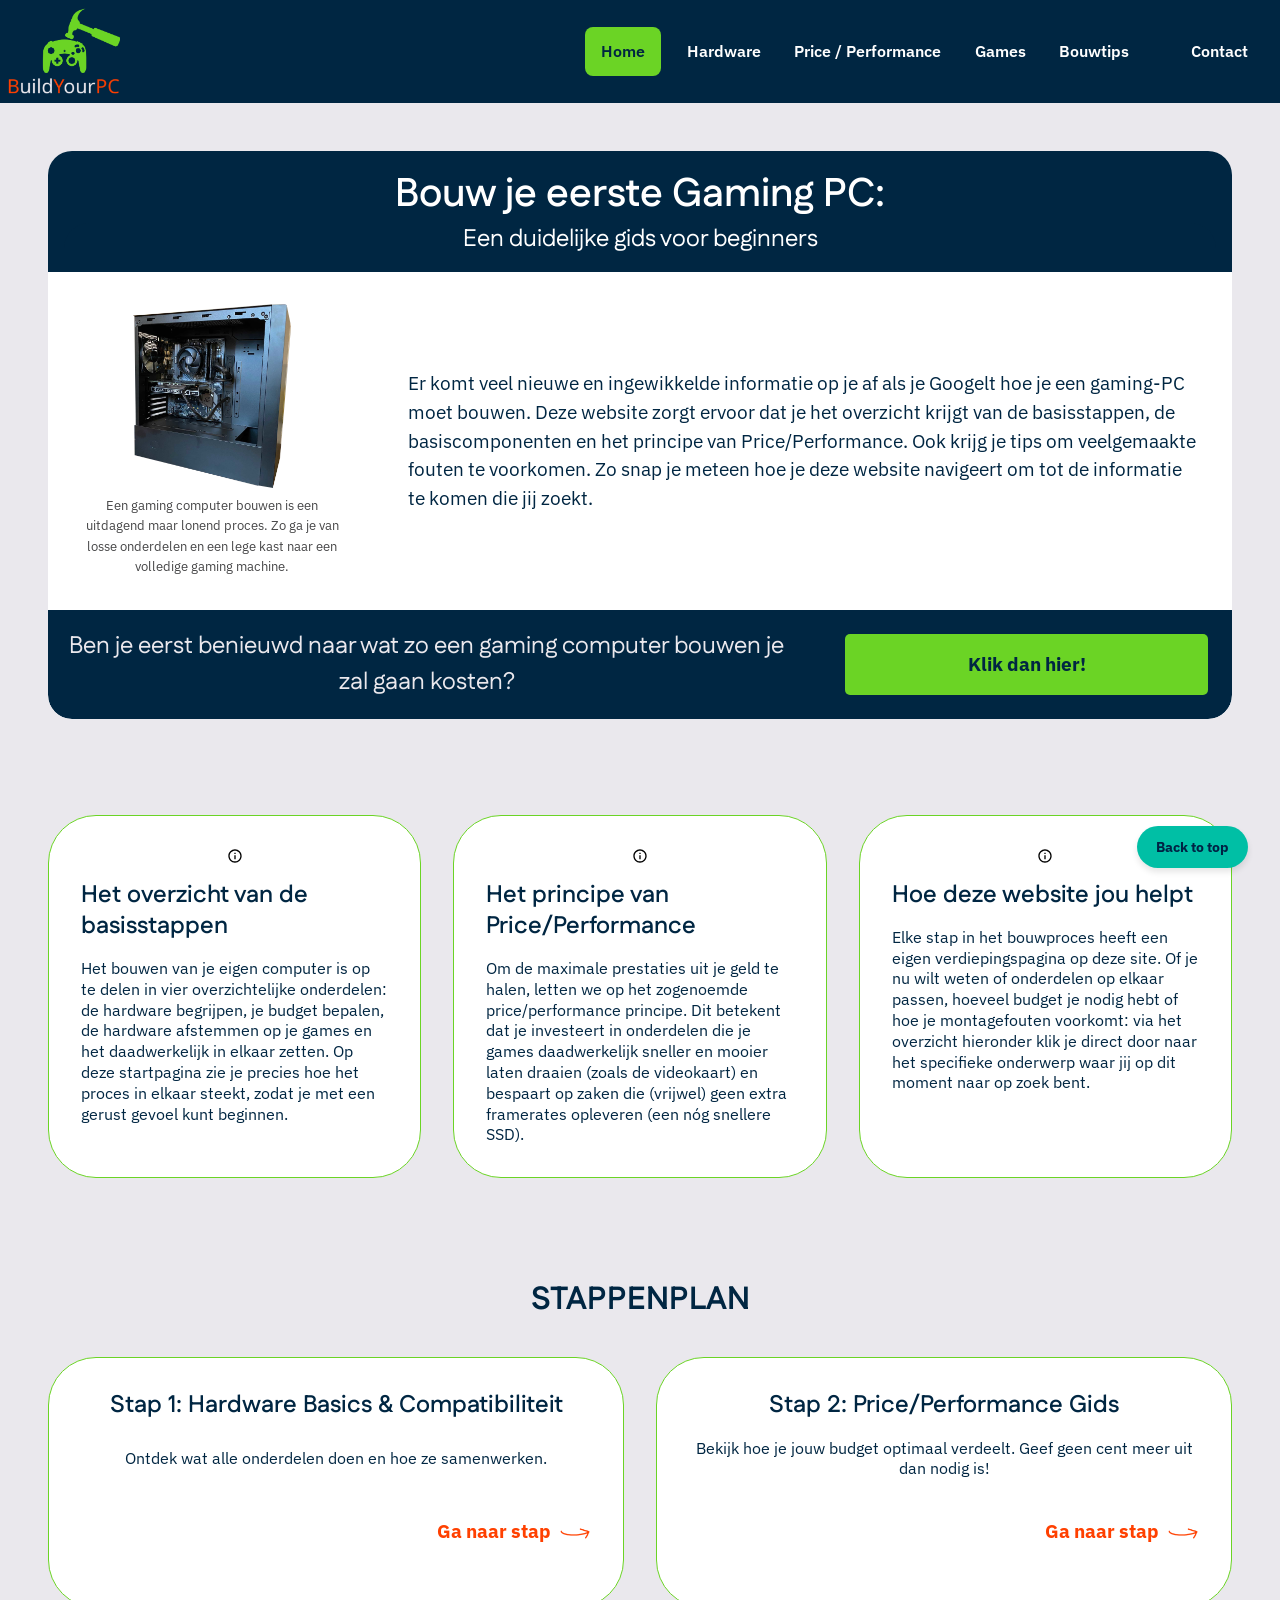
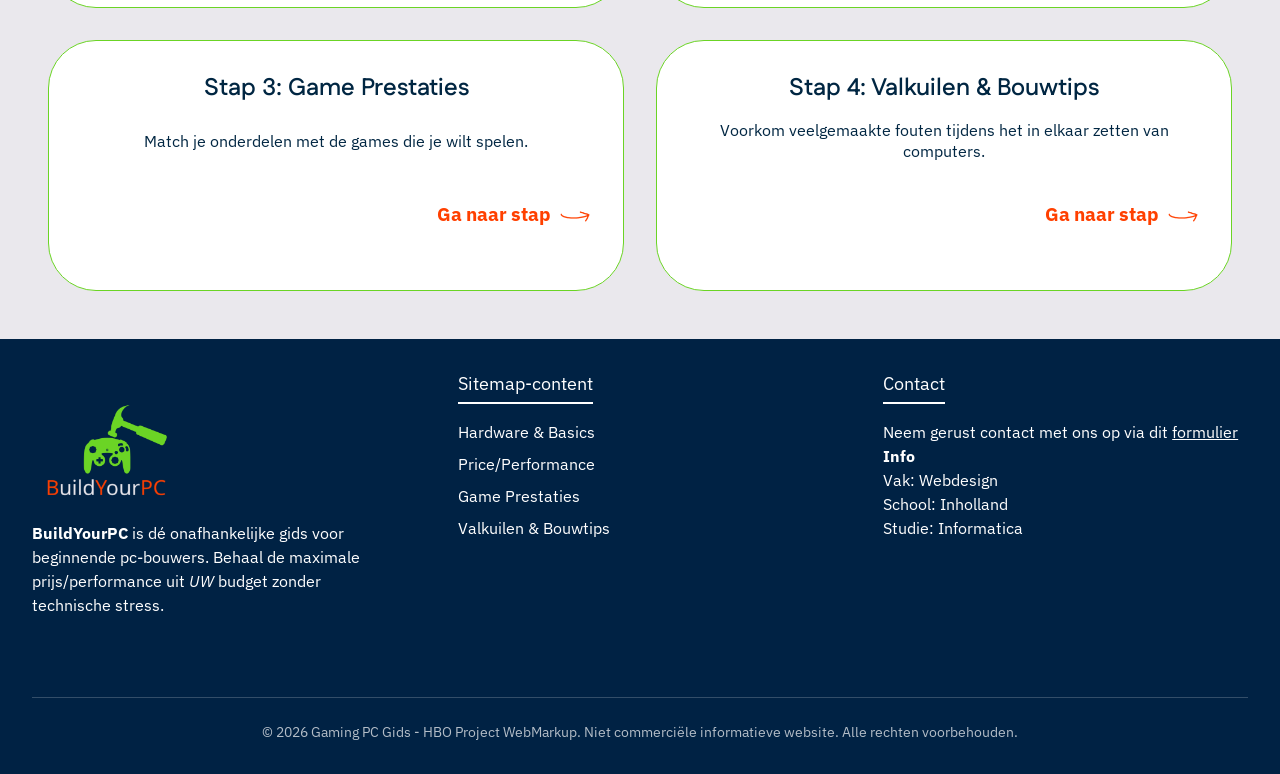
==== commit fc983c1c: "mega edit" ====
--- a/index.html
+++ b/index.html
@@ -1,43 +1,42 @@
 <!DOCTYPE html>
 <html lang="nl">
-<head>
-    <meta charset="UTF-8">
-    <meta name="viewport" content="width=device-width, initial-scale=1.0">
-    <title>BuildYourPC - Home</title>
-    <link rel="stylesheet" type="text/css" href="css/style.css">
-    <link rel="icon" type="image/png" href="./favicon-96x96.png" sizes="96x96" />
-    <link rel="icon" type="image/svg+xml" href="./favicon.svg" />
-    <link rel="shortcut icon" href="./favicon.ico" />
-    <link rel="apple-touch-icon" sizes="180x180" href="./apple-touch-icon.png" />
-    <link rel="manifest" href="./site.webmanifest" />
-</head>
-<body>
+    <head>
+        <meta charset="UTF-8">
+        <meta name="viewport" content="width=device-width, initial-scale=1.0">
+        <title>BuildYourPC - Home</title>
+        <link rel="stylesheet" type="text/css" href="css/style.css">
+        <link rel="icon" type="image/png" href="./favicon-96x96.png" sizes="96x96">
+        <link rel="icon" type="image/svg+xml" href="./favicon.svg">
+        <link rel="shortcut icon" href="./favicon.ico">
+        <link rel="apple-touch-icon" sizes="180x180" href="./apple-touch-icon.png">
+        <link rel="manifest" href="./site.webmanifest">
+    </head>
+    <body>
 
-    <header id="home" class="nav">
-        <a href="#">
-            <img src="./img/logo_cropped.png" alt="BuildYourPC Logo">
-        </a>
-        <nav>
-            <ul>
-                <li><a class="active" href="#">Home</a></li>
-                <li><a href="hardware.html">Hardware</a></li>
-                <li><a href="performance.html">Price / Performance</a></li>
-                <li><a href="games.html">Games</a></li>
-                <li><a href="bouwtips.html">Bouwtips</a></li>
-                <li><a class="contact" href="contact.html">Contact</a></li>
-            </ul>
-        </nav>
-    </header>
+        <header id="home" class="nav">
+            <a href="#">
+                <img src="./img/logo_cropped.png" alt="BuildYourPC Logo">
+            </a>
+            <nav>
+                <ul>
+                    <li><a class="active" href="#">Home</a></li>
+                    <li><a href="hardware.html">Hardware</a></li>
+                    <li><a href="price-performance.html">Price / Performance</a></li>
+                    <li><a href="games.html">Games</a></li>
+                    <li><a href="bouwtips.html">Bouwtips</a></li>
+                    <li><a class="contact" href="contact.html">Contact</a></li>
+                </ul>
+            </nav>
+        </header>
 
-    <main>
-        <section class="hero-card">
-            <header>
-                <h1>Bouw je eerste Gaming PC:</h1>
-                <h2>Een duidelijke gids voor beginners</h2>
-            </header>
-            <article>
+        <main>
+            <section class="hero-card">
+                <header>
+                    <h1>Bouw je eerste Gaming PC:</h1>
+                    <h2>Een duidelijke gids voor beginners</h2>
+                </header>
                 <figure>
-                    <img title="Reeds gebouwde gaming PC" src="img/pc_building.png" alt="Gaming PC bouwen" class="hero-image" />
+                    <img title="Reeds gebouwde gaming PC" src="img/pc_building.png" alt="Gaming PC bouwen" class="hero-image">
                     <figcaption>Een gaming computer bouwen is een uitdagend maar lonend proces. Zo ga je van losse onderdelen en een lege kast naar een volledige gaming machine.</figcaption>
                 </figure>
 
@@ -46,98 +45,98 @@
                     Deze website zorgt ervoor dat je het overzicht krijgt van de basisstappen, de basiscomponenten en het principe van Price/Performance.
                     Ook krijg je tips om veelgemaakte fouten te voorkomen.
                     Zo snap je meteen hoe je deze website navigeert om tot de informatie te komen die jij zoekt.
-                </p>
-                
-            </article>
-            <footer>
-                <h2>Ben je eerst benieuwd naar wat zo een gaming computer bouwen je zal gaan kosten?</h2>
-                <a href="performance.html" class="hero-cta">Klik dan hier!</a>
-            </footer>
-        </section>
+                </p>                
+                <footer>
+                    <h2>Ben je eerst benieuwd naar wat zo een gaming computer bouwen je zal gaan kosten?</h2>
+                    <a href="price-performance.html" class="cta-button">Klik dan hier!</a>
+                </footer>
+            </section>
 
-        <section class="info-homepage">
-            <article class="homepage-card">
-                <img src="img/info.svg" alt="Informatie icoon" class="info" />
-                <h2>Het overzicht van de basisstappen</h2>
-                <p>Het bouwen van je eigen computer is op te delen in vier overzichtelijke onderdelen: de hardware begrijpen, je budget bepalen, de hardware afstemmen op je games en het daadwerkelijk in elkaar zetten. Op deze startpagina zie je precies hoe het proces in elkaar steekt, zodat je met een gerust gevoel kunt beginnen.</p>
-            </article>
-
-            <article class="homepage-card">
-                <img src="img/info.svg" alt="Price/Performance icoon" class="info" />
-                <h2>Het principe van Price/Performance</h2>
-                <p>Om de maximale prestaties uit je geld te halen, letten we op het zogenoemde price/performance principe. Dit betekent dat je investeert in onderdelen die je games daadwerkelijk sneller en mooier laten draaien (zoals de videokaart) en bespaart op zaken die (vrijwel) geen extra framerates opleveren (een nóg snellere SSD).</p>
-            </article>
-
-            <article class="homepage-card">
-                <img src="img/info.svg" alt="Hulp icoon" class="info" />
-                <h2>Hoe deze website jou helpt</h2>
-                <p>Elke stap in het bouwproces heeft een eigen verdiepingspagina op deze site. Of je nu wilt weten of onderdelen op elkaar passen, hoeveel budget je nodig hebt of hoe je montagefouten voorkomt: via het overzicht hieronder klik je direct door naar het specifieke onderwerp waar jij op dit moment naar op zoek bent.</p>
-            </article>
-        </section>
-
-        <section class="stappenplan">
-            <h2>STAPPENPLAN</h2>
-            <section class="stappen-grid">
-                <article class="stap-card">
-                    <h3>Stap 1: Hardware Basics & Compatibiliteit</h3>
-                    <p>Ontdek wat alle onderdelen doen en hoe ze samenwerken.</p>
-                    <a href="hardware.html">Ga naar stap <img src="img/arrow4flip.png" alt="Pijl" /></a>
+            <section class="info-homepage">
+                <article class="homepage-card">
+                    <img src="img/info.svg" alt="Informatie icoon" class="info">
+                    <h2>Het overzicht van de basisstappen</h2>
+                    <p>Het bouwen van je eigen computer is op te delen in vier overzichtelijke onderdelen: de hardware begrijpen, je budget bepalen, de hardware afstemmen op je games en het daadwerkelijk in elkaar zetten. Op deze startpagina zie je precies hoe het proces in elkaar steekt, zodat je met een gerust gevoel kunt beginnen.</p>
                 </article>
 
-                <article class="stap-card">
-                    <h3>Stap 2: Price/Performance Gids</h3>
-                    <p>Bekijk hoe je jouw budget optimaal verdeelt. Geef geen cent meer uit dan nodig is!</p>
-                    <a href="price-performance.html">Ga naar stap <img src="img/arrow4flip.png" alt="Pijl" /></a>
+                <article class="homepage-card">
+                    <img src="img/info.svg" alt="Price/Performance icoon" class="info">
+                    <h2>Het principe van Price/Performance</h2>
+                    <p>Om de maximale prestaties uit je geld te halen, letten we op het zogenoemde price/performance principe. Dit betekent dat je investeert in onderdelen die je games daadwerkelijk sneller en mooier laten draaien (zoals de videokaart) en bespaart op zaken die (vrijwel) geen extra framerates opleveren (een nóg snellere SSD).</p>
                 </article>
 
-                <article class="stap-card">
-                    <h3>Stap 3: Game Prestaties</h3>
-                    <p>Match je onderdelen met de games die je wilt spelen.</p>
-                    <a href="games.html">Ga naar stap <img src="img/arrow4flip.png" alt="Pijl" /></a>
-                </article>
-
-                <article class="stap-card">
-                    <h3>Stap 4: Valkuilen & Bouwtips</h3>
-                    <p>Voorkom veelgemaakte fouten tijdens het in elkaar zetten van computers.</p>
-                    <a href="bouwtips.html">Ga naar stap <img src="img/arrow4flip.png" alt="Pijl" /></a>
+                <article class="homepage-card">
+                    <img src="img/info.svg" alt="Hulp icoon" class="info">
+                    <h2>Hoe deze website jou helpt</h2>
+                    <p>Elke stap in het bouwproces heeft een eigen verdiepingspagina op deze site. Of je nu wilt weten of onderdelen op elkaar passen, hoeveel budget je nodig hebt of hoe je montagefouten voorkomt: via het overzicht hieronder klik je direct door naar het specifieke onderwerp waar jij op dit moment naar op zoek bent.</p>
                 </article>
             </section>
-        </section>
-    </main>
 
-    <aside class="back-to-top">
-        <a href="#home">Back to top</a>
-    </aside>
-    
-    <footer>
-        <section class="footer-col">
-            <figure>
-                <img src="./img/green_orange_nobg.png" alt="BuildYourPC Logo">
-            <p><strong>BuildYourPC</strong> is dé onafhankelijke gids voor beginnende pc-bouwers. Behaal de maximale prijs/performance uit <em>UW</em> budget zonder technische stress.</p>
-        </section>
+            <section class="stappenplan">
+                <h2>STAPPENPLAN</h2>
+                <section class="stappen-grid">
+                    <article class="stap-card">
+                        <h3>Stap 1: Hardware Basics & Compatibiliteit</h3>
+                        <p>Ontdek wat alle onderdelen doen en hoe ze samenwerken.</p>
+                        <a href="hardware.html">Ga naar stap <img src="img/arrow4flip.png" alt="Pijl"></a>
+                    </article>
 
-        <section class="footer-col">
-            <h3>Sitemap-content</h3>
-            <ul class="footer-nav">
-                <li><a href="hardware.html">Hardware & Basics</a></li>
-                <li><a href="performance.html">Price/Performance</a></li>
-                <li><a href="games.html">Game Prestaties</a></li>
-                <li><a href="bouwtips.html">Valkuilen & Bouwtips</a></li>
-            </ul>
-        </section>
+                    <article class="stap-card">
+                        <h3>Stap 2: Price/Performance Gids</h3>
+                        <p>Bekijk hoe je jouw budget optimaal verdeelt. Geef geen cent meer uit dan nodig is!</p>
+                        <a href="price-performance.html">Ga naar stap <img src="img/arrow4flip.png" alt="Pijl"></a>
+                    </article>
 
-        <section class="footer-col">
-            <h3>Contact</h3>
-            <p>Neem gerust contact met ons op via dit <a href="formulier.html">formulier</a></p>
-            <p><strong>Info</strong></p>
-            <p>Vak: Webdesign</p>
-            <p>School: Inholland</p>
-            <p>Studie: Informatica</p>
-        </section>
-        <section class="footer-bottom">
-            <p>&copy; 2026 Gaming PC Gids - HBO Project WebMarkup. Niet commerciële informatieve website. Alle rechten voorbehouden.</p>
-        </section>
-    </footer>
+                    <article class="stap-card">
+                        <h3>Stap 3: Game Prestaties</h3>
+                        <p>Match je onderdelen met de games die je wilt spelen.</p>
+                        <a href="games.html">Ga naar stap <img src="img/arrow4flip.png" alt="Pijl"></a>
+                    </article>
 
-</body>
+                    <article class="stap-card">
+                        <h3>Stap 4: Valkuilen & Bouwtips</h3>
+                        <p>Voorkom veelgemaakte fouten tijdens het in elkaar zetten van computers.</p>
+                        <a href="bouwtips.html">Ga naar stap <img src="img/arrow4flip.png" alt="Pijl"></a>
+                    </article>
+                </section>
+            </section>
+        </main>
+
+        <aside class="back-to-top">
+            <a href="#home">Back to top</a>
+        </aside>
+        
+        <footer>
+            <section class="footer-col">
+                <figure>
+                    <a href="index.html">
+                        <img src="./img/green_orange_nobg.png" alt="BuildYourPC Logo">
+                    </a>
+                </figure>
+                <p class="desktop-only"><strong>BuildYourPC</strong> is dé onafhankelijke gids voor beginnende pc-bouwers. Behaal de maximale prijs/performance uit <em>UW</em> budget zonder technische stress.</p>
+            </section>
+
+            <section class="footer-col desktop-only">
+                <h3>Sitemap-content</h3>
+                <ul class="footer-nav">
+                    <li><a href="hardware.html">Hardware & Basics</a></li>
+                    <li><a href="price-performance.html">Price/Performance</a></li>
+                    <li><a href="games.html">Game Prestaties</a></li>
+                    <li><a href="bouwtips.html">Valkuilen & Bouwtips</a></li>
+                </ul>
+            </section>
+
+            <section class="footer-col desktop-only">
+                <h3>Contact</h3>
+                <p>Neem gerust contact met ons op via dit <a href="formulier.html">formulier</a></p>
+                <p><strong>Info</strong></p>
+                <p>Vak: Webdesign</p>
+                <p>School: Inholland</p>
+                <p>Studie: Informatica</p>
+            </section>
+            <section class="footer-bottom">
+                <p>&copy; 2026 Gaming PC Gids - HBO Project WebMarkup. Niet commerciële informatieve website. Alle rechten voorbehouden.</p>
+            </section>
+        </footer>
+    </body>
 </html>
--- a/css/style.css
+++ b/css/style.css
@@ -97,8 +97,29 @@
     font-style: italic;
 }
 
+em.underline {
+    font-style: normal;
+    text-decoration: underline;
+}
+
 strong {
     font-weight: bold;
+}
+
+small {
+    font-size: 80%;
+}
+
+.sr-only {
+    position: absolute;
+    width: 1px;
+    height: 1px;
+    padding: 0;
+    margin: -1px;
+    overflow: hidden;
+    clip: rect(0, 0, 0, 0);
+    white-space: nowrap;
+    border: 0;
 }
 
 .section-intro {
@@ -106,7 +127,7 @@
     flex-direction: row;
     background-color: #FFFFFF;
     padding: 1.5rem;
-    width: 100%;
+    width: 90%;
     align-items: center;
     justify-content: center;
     text-align: left;
@@ -115,6 +136,11 @@
     color: var(--prim-bl);
     overflow: hidden;
     box-sizing: border-box;
+    margin-top: -1em;
+}
+
+.section-intro p {
+    font-size: 1.2rem;
 }
 
 header.nav {
@@ -209,7 +235,7 @@
     width: 100%;
     box-sizing: border-box;
 }
-
+/* 
 .hero-card {
     display: flex;
     flex-direction: column;
@@ -217,17 +243,41 @@
     max-width: 100%;
     box-sizing: border-box;
     text-align: center;
-    padding: 2rem 0rem;
+    padding: 0;
     color: white;
-}
-
-.hero-card header {
+    background-color: #FFF;
+    border-radius: 1.5rem;
+} */
+
+.hero-card {
+    display: flex;
+    flex-wrap: wrap;
+    width: 100%;
+    max-width: 100%;
+    box-sizing: border-box;
+    text-align: center;
+    padding: 0;
+    color: white;
+    background-color: #FFF;
+    border-radius: 1.5rem;
+    overflow: hidden;
+}
+
+/* .hero-card header {
     background-color: var(--prim-bl);
     padding: 1rem;
     border-radius: 1.5rem 1.5rem 0 0;
     width: 100%;
     box-sizing: border-box;
     line-height: 1.4;
+} */
+
+.hero-card header {
+    flex: 0 0 100%;
+    background-color: var(--prim-bl);
+    padding: 1rem;
+    box-sizing: border-box;
+    line-height: 1.4;
 }
 
 .hero-card header h1 {
@@ -243,10 +293,11 @@
     border-radius: 25px 25px 0 0;
 }
 
-.hero-card article {
+/* .hero-card p {
     display: flex;
     flex-direction: row;
     background-color: #FFFFFF;
+    color: var(--prim-bl);
     padding: 2rem;
     width: 100%;
     box-sizing: border-box;
@@ -254,39 +305,64 @@
     justify-content: center;
     text-align: left;
     line-height: 1.5;
-    overflow: hidden;
-}
-
-.hero-card article p {
-    font-size: 1.25rem;    
-    color: var(--prim-bl);
+    font-size: 1.2rem;
     margin: 0;
     flex: 3;
-}
-
-.hero-card article figure {
-    width: 20%;
-    margin-right: 3rem;
-    margin-left: 3rem;
-    margin-bottom: 0.5rem;
+    overflow: hidden;
+} */
+
+.hero-card p {
+    flex: 1 1 70%;
+    background-color: #FFFFFF;
+    color: var(--prim-bl);
+    padding: 2rem;
+    box-sizing: border-box;
+    text-align: left;
+    line-height: 1.5;
+    font-size: 1.2rem;
+    margin: 0;
+    display: flex;
+    align-items: center;
+}
+
+/* .hero-card figure {
     flex: 1;
+    margin: 2rem;
     display: block;
-}
-
-.hero-card article figure figcaption {
-    font-size: 0.7rem;
+} */
+
+.hero-card figure {
+    flex: 1 1 20%;
+    margin: 2rem;
+    display: block;
+    box-sizing: border-box;
+}
+
+.hero-card figure figcaption {
+    font-size: 0.8rem;
     color: var(--nt-dk);
     margin-top: 0.5rem;
 }
 
-.hero-card article img {
-    width: 80%;
+.hero-card img {
+    width: 60%;
     height: auto;
     display: block;
     margin: 0 auto;
 }
 
+/* .hero-card footer {
+    background-color: var(--prim-bl);
+    padding: 01rem;
+    border-radius: 0 0 1.5rem 1.5rem;
+    justify-content: center;
+    align-items: center;
+    display: flex;
+    gap: 3rem;
+} */
+
 .hero-card footer {
+    flex: 0 0 100%;
     background-color: var(--prim-bl);
     padding: 1rem;
     border-radius: 0 0 1.5rem 1.5rem;
@@ -294,6 +370,7 @@
     align-items: center;
     display: flex;
     gap: 3rem;
+    box-sizing: border-box;
 }
 
 .hero-card footer h2 {
@@ -303,7 +380,7 @@
     flex: 2;
 }
 
-.hero-cta {
+.cta-button {
     position: relative;
     display: inline-block;
     background-color: var(--sec-grn);
@@ -319,7 +396,7 @@
     border-radius: 5px;
 }
 
-.hero-cta::after {
+.cta-button::after {
     content: '';
     position: absolute;
     top: 0;
@@ -333,15 +410,15 @@
     z-index: -1;
 }
 
-.hero-cta:hover {
-    color: var(--prim-bl);
-}
-
-.hero-cta:hover::after {
+.cta-button:hover {
+    color: var(--prim-bl);
+}
+
+.cta-button:hover::after {
     transform: scale(1);
 }
-
-.hardware-hero-article {
+/* 
+.hero-article-no-cta {
     display: block;
     background-color: #FFFFFF;
     padding: 2.5rem 3rem;
@@ -350,6 +427,10 @@
     color: var(--prim-bl);
     width: 100%;
     box-sizing: border-box;
+} */
+
+.no-cta > p {
+    border-radius: 1.5rem;
 }
 
 .info-homepage {
@@ -362,7 +443,7 @@
 
 .homepage-card {
     flex: 1;
-    border: 1px solid var(--nt-gr);
+    border: 1px solid var(--sec-grn);
     border-radius: 3rem;
     padding: 2rem;
     line-height: 1.3;
@@ -452,7 +533,7 @@
     margin-left: 0.5rem;
 }
 
-.componenten-section {
+.cards-section {
     display: flex;
     flex-direction: column;
     gap: 2rem;
@@ -460,7 +541,7 @@
     text-align: center;
 }
 
-.componenten-section > h2 {
+.cards-section > h2 {
     font-family: var(--font-heading);
     font-size: 2rem;
     font-weight: 700;
@@ -476,7 +557,7 @@
 
 .comp-card {
     background-color: #FFFFFF;
-    border: 1px solid var(--nt-gr);
+    border: 1px solid var(--sec-grn);
     border-radius: 2rem;
     padding: 1.5rem;
     display: flex;
@@ -532,20 +613,6 @@
     padding-left: 0.5rem;
 }
 
-.compatibiliteit-section {
-    display: flex;
-    flex-direction: column;
-    gap: 2rem;
-    align-items: center;
-}
-
-.compatibiliteit-section > h2 {
-    font-family: var(--font-heading);
-    font-size: 2rem;
-    font-weight: 700;
-    color: var(--prim-bl);
-}
-
 .compat-stack {
     display: flex;
     flex-direction: column;
@@ -555,7 +622,7 @@
 
 .compat-card {
     background-color: #FFFFFF;
-    border: 1px solid var(--nt-gr);
+    border: 1px solid var(--sec-grn);
     border-radius: 2.5rem;
     padding: 2.5rem;
     color: var(--prim-bl);
@@ -611,84 +678,322 @@
 
 .page-cta-banner h2 {
     font-family: var(--font-heading);
-    font-size: 2.5rem;
+    font-size: 2rem;
     color: var(--nt-lt);
     flex: 2;
     text-align: center;
-}
-
-.page-cta-banner .hero-cta {
+    font-weight: 700;
+}
+
+.page-cta-banner .cta-button {
     flex: 1;
     text-align: center;
     font-size: 1rem;
     padding: 0.8rem 1rem;
 }
 
-footer {
-    background-color: #002244;
-    color: #FFFFFF;
+.klassen-section {
+    display: flex;
+    flex-direction: column;
+    gap: 2rem;
+    align-items: center;
+    width: 100%;
+}
+
+.klassen-section > h2 {
+    font-family: var(--font-heading);
+    font-size: 2rem;
+    font-weight: 700;
+    color: var(--prim-bl);
+}
+
+.tabel-container {
     padding: 2rem;
-    position: relative;
-    font-family: var(--font-body), sans-serif;
+    width: 100%;
+    box-sizing: border-box;
+    display: flex;
+    flex-direction: column;
+    gap: 1.5rem;
+    color: var(--prim-bl);
+}
+
+.tabel-container p {
+    font-size: 1.1rem;
     line-height: 1.5;
-    display: flex;
-    flex-direction: row;
-    flex-wrap: wrap;
-    justify-content: space-between;
-    align-items: flex-start;
-    gap: 2rem;
-    max-width: 100%;
-}
-
-footer > .footer-col {
-    display: inline-block;
-}
-
-footer .footer-col {
-    flex: 1;
-    min-width: 200px;
-    max-width: 30%;
-}
-
-footer .footer-col figure {
-    margin: 0;
-    width: fit-content;
-}
-
-footer .footer-col figure img {
-    width: 150px;
+}
+
+.klassen-tabel {
+    width: 100%;
+    border-collapse: collapse;
+    text-align: left;
+    margin-top: 0.5rem;
+}
+
+.klassen-tabel th, 
+.klassen-tabel td {
+    border: 1px solid var(--nt-gr);
+    padding: 1rem;
+    font-size: 1rem;
+    vertical-align: top;
+}
+
+.klassen-tabel th {
+    background-color: var(--prim-bl);
+    color: white;
+    font-family: var(--font-heading);
+    font-size: 1.2rem;
+    font-weight: 800;
+}
+
+.klassen-tabel tr {
+    background-color: rgba(255, 255, 255);
+}
+
+.klassen-voetnoot {
+    font-size: 0.8rem;
+    color: var(--nt-dk);
+    margin-top: -1.5rem;
+}
+
+.game-categorieen-section {
+    display: flex;
+    flex-direction: column;
+    gap: 2rem;
+    align-items: center;
+    width: 100%;
+}
+
+.game-kaarten-grid {
+    display: grid;
+    grid-template-columns: repeat(3, 1fr);
+    gap: 2rem;
+    width: 100%;
+}
+
+.game-lijst-grid {
+    display: grid;
+    grid-template-columns: repeat(3, 1fr);
+    gap: 2rem;
+    width: 100%;
+}
+
+.game-kaart {
+    background-color: #FFFFFF;
+    border: 1px solid var(--nt-gr);
+    border-radius: 2.5rem;
+    padding: 2rem;
+    display: flex;
+    flex-direction: column;
+    align-items: center;
+    text-align: center;
+    color: var(--prim-bl);
+    box-sizing: border-box;
+    gap: 1.5rem;
+}
+
+.game-icoon-header {
+    display: flex;
+    flex-direction: column;
+    align-items: center;
+    gap: 0.5rem;
+}
+
+.game-icoon-header img.info {
+    width: 1.2rem;
     height: auto;
-    display: block;
-}
-
-footer h3 {
-    color: #FFFFFF;
-    font-size: 1.1rem;
-    margin-top: 0;
-    margin-bottom: 1rem;
-    text-transform: none;
-    border-bottom: 2px solid #FFFFFF;
-    padding-bottom: 0.3rem;
-    display: inline-block;
-}
-
-footer ul {
-    list-style: none;
-    padding: 0;
-    margin: 0;
-}
-
-footer ul li {
+}
+
+.game-icoon-header h3 {
+    font-family: var(--font-heading);
+    font-size: 1.3rem;
+    font-weight: 700;
+}
+
+.game-kaart img.game-logo {
+    max-width: 80px;
+    height: auto;
+    object-fit: contain;
+}
+
+.game-kaart p {
+    font-size: 0.95rem;
+    line-height: 1.5;
+    text-align: left;
+}
+
+.game-pijl-wrapper {
+    display: flex;
+    flex-direction: column;
+    align-items: center;
+    gap: 0.25rem;
+    margin-top: auto;
+}
+
+.game-pijl-titel {
+    font-size: 1rem;
+    font-weight: bold;
+    text-align: center;
+}
+
+.green {
+    color: var(--sec-grn-dk);
+}
+
+.orange {
+    color: var(--acc-orange);
+}
+
+.red {
+    color: var(--acc-red);
+}
+
+.game-pijl-wrapper img {
+    width: 2rem;
+    height: auto;
+}
+
+.game-lijst-kaart {
+    background-color: #FFFFFF;
+    border: 1px solid var(--nt-gr);
+    border-radius: 2rem;
+    padding: 1.5rem;
+    text-align: left;
+    color: var(--prim-bl);
+    box-sizing: border-box;
+}
+
+.game-lijst-kaart h3 {
+    font-family: var(--font-heading);
+    font-size: 1.4rem;
+    font-weight: 700;
+    margin-bottom: 0.8rem;
+}
+
+.game-lijst-kaart ul {
+    padding-left: 1.2rem;
+    display: flex;
+    flex-direction: column;
+    gap: 0.4rem;
+    margin-top: auto;
+}
+
+.game-lijst-kaart ul li {
+    font-size: 0.95rem;
+}
+
+/* Resolutieoverzicht Sectie */
+.resolutie-section {
+    display: flex;
+    flex-direction: column;
+    gap: 2rem;
+    align-items: center;
+    width: 100%;
+}
+
+.resolutie-section > h2 {
+    font-family: var(--font-heading);
+    font-size: 2rem;
+    font-weight: 700;
+    color: var(--prim-bl);
+}
+
+.resolutie-stack {
+    display: flex;
+    flex-direction: column;
+    gap: 1.5rem;
+    width: 100%;
+}
+
+.resolutie-card {
+    background-color: #FFFFFF;
+    border: 1px solid var(--nt-gr);
+    border-radius: 2rem;
+    padding: 2rem;
+    color: var(--prim-bl);
+    text-align: left;
+    display: flex;
+    flex-direction: column;
+    gap: 0.75rem;
+}
+
+.resolutie-card h3 {
+    font-family: var(--font-heading);
+    font-size: 1.3rem;
+    font-weight: 700;
+}
+
+.resolutie-card p {
+    font-size: 1rem;
+    line-height: 1.5;
+}
+
+.bouwtips-stack {
+    display: flex;
+    flex-direction: column;
+    gap: 2rem;
+    width: 100%;
+}
+
+.bouwtips-card {
+    background-color: #FFFFFF;
+    border: 1px solid var(--nt-gr);
+    border-radius: 2.5rem;
+    padding: 2.5rem;
+    color: var(--prim-bl);
+    text-align: left;
+    display: flex;
+    flex-direction: column;
+    gap: 1.5rem;
+}
+
+.bouwtips-card h3 {
+    font-family: var(--font-heading);
+    font-size: 1.5rem;
+    font-weight: 700;
+}
+
+.bouwtips-sub-stack {
+    display: flex;
+    flex-direction: column;
+    gap: 1.5rem;
+}
+
+.bouwtips-item {
+    border-top: 1px solid var(--nt-lt);
+    padding-top: 1rem;
+}
+
+.bouwtips-item h4 {
+    font-family: var(--font-heading);
+    font-size: 1.2rem;
+    font-weight: 600;
     margin-bottom: 0.5rem;
 }
 
-footer a {
-    color: #FFFFFF;
-    text-decoration: underline;
-}
-
-footer a:hover {
-    color: #00ff66;
+.bouwtips-item p, .bouwtips-item ul {
+    font-size: 1rem;
+    line-height: 1.5;
+}
+
+.bouwtips-item ul {
+    list-style: disc;
+    padding-left: 1.2rem;
+    display: flex;
+    flex-direction: column;
+    gap: 0.3rem;
+    margin-top: 0.5rem;
+}
+
+.label-niet {
+    color: var(--acc-red);
+}
+
+.label-semi {
+    color: var(--acc-orange);
+}
+
+.label-altijd {
+    color: var(--sec-grn-dk);
 }
 
 .back-to-top {
@@ -716,6 +1021,74 @@
     background-color: #00ff66;
 }
 
+footer {
+    background-color: #002244;
+    color: #FFFFFF;
+    padding: 2rem;
+    position: relative;
+    font-family: var(--font-body), sans-serif;
+    line-height: 1.5;
+    display: flex;
+    flex-direction: row;
+    flex-wrap: wrap;
+    justify-content: space-between;
+    align-items: flex-start;
+    gap: 2rem;
+    max-width: 100%;
+}
+
+footer > .footer-col {
+    display: inline-block;
+}
+
+footer .footer-col {
+    flex: 1;
+    min-width: 200px;
+    max-width: 30%;
+}
+
+footer .footer-col figure {
+    margin: 0;
+    width: fit-content;
+}
+
+footer .footer-col figure img {
+    width: 150px;
+    height: auto;
+    display: block;
+}
+
+footer h3 {
+    color: #FFFFFF;
+    font-size: 1.1rem;
+    margin-top: 0;
+    margin-bottom: 1rem;
+    text-transform: none;
+    border-bottom: 2px solid #FFFFFF;
+    padding-bottom: 0.3rem;
+    display: inline-block;
+}
+
+footer ul {
+    list-style: none;
+    padding: 0;
+    margin: 0;
+}
+
+footer ul li {
+    margin-bottom: 0.5rem;
+}
+
+footer a {
+    color: #FFFFFF;
+    text-decoration: underline;
+}
+
+footer a:hover {
+    color: #00ff66;
+}
+
+
 footer .footer-bottom {
     flex: 0 0 100%;
     text-align: center;
@@ -730,6 +1103,26 @@
     text-decoration: none;
 }
 
+/* overwrite */
+.border-green {
+    border-color: var(--sec-grn);
+}
+
+.border-orange {
+    border-color: var(--acc-orange);
+}
+
+.border-red {
+    border-color: #cc0000;
+}
+
+/* responsive media queries */
+@media (min-width: 768px) {
+    .mobile-only {
+        display: none;
+    }
+}
+
 @media (max-width: 767px) {
     .hero-card footer {
         display: none;
@@ -766,16 +1159,71 @@
         padding: 0.5rem 0;
     }
 
+    .klassen-tabel {
+        display: block;
+        overflow-x: auto;
+    }
+
+    .klassen-tabel th, 
+    .klassen-tabel td {
+        border: 1px solid var(--nt-gr);
+        padding: 0.4rem;
+        font-size: 0.9rem;
+        vertical-align: top;
+    }
+
+    .klassen-tabel th {
+        background-color: var(--prim-bl);
+        color: white;
+        font-family: var(--font-heading);
+        font-size: 1.2rem;
+        font-weight: 600;
+    }
+
+    .tabel-container {
+        padding: 0.1rem;
+        width: 100%;
+        box-sizing: border-box;
+        display: flex;
+        flex-direction: column;
+        gap: 1rem;
+        color: var(--prim-bl);
+    }
+
     footer {
         flex-direction: column;
         align-items: center;
         text-align: center;
-        padding-top: 6rem;
+        padding-top: 1rem;
+        gap: 0.75rem;
     }
 
     footer .footer-col {
+        display: flex;
+        flex-direction: column;
+        align-items: center;
+        text-align: center;
         max-width: 100%;
         width: 100%;
+    }
+    
+    footer .footer-col figure {
+        display: flex;
+        margin: 0 auto;
+        justify-content: center;
+    }
+
+    footer .footer-col figure img {
+        margin: 0 auto;
+        width: 125px;
+    }
+
+    footer .footer-bottom {
+        margin: 0;
+    }
+
+    footer .footer-col.desktop-only {
+        display: none;
     }
 
     footer h3 {
@@ -783,7 +1231,7 @@
         text-align: center;
     }
 
-    footer .back-to-top {
+    .back-to-top {
         display: none;
     }
 
@@ -795,13 +1243,54 @@
         display: none;
     }
 
+    .game-pijl-wrapper {
+        margin-bottom: 2rem;
+    }
+
+    .game-pijl-titel {
+        margin-bottom: 1rem;
+        align-items: center;
+    }
+
+    .left {
+        align-items: start;
+    }
+
+    .game-lijst-grid {
+        grid-template-columns: 1fr;
+    }
+
+    .game-kaarten-grid {
+        display: none;
+    }
+
+    .game-lijst-kaart ul li{
+        font-size: 1.2rem;
+    }
+
+    .desktop-only {
+        display: none;
+    }
+
+    main {
+    margin: 0 auto;
+    padding: 1.5rem;
+    gap: 3rem;
+    width: 100%;
+    box-sizing: border-box;
+}
+    
     html {
         font-size: 69%;
     }
 }
 
-@media (min-width: 768px) and (max-width: 900px) {
+@media (min-width: 768px) and (max-width: 1024px) {
     .componenten-grid {
         grid-template-columns: repeat(2, 1fr);
     }
+
+    .game-kaarten-grid {
+        grid-template-columns: 1fr;
+    }
 }
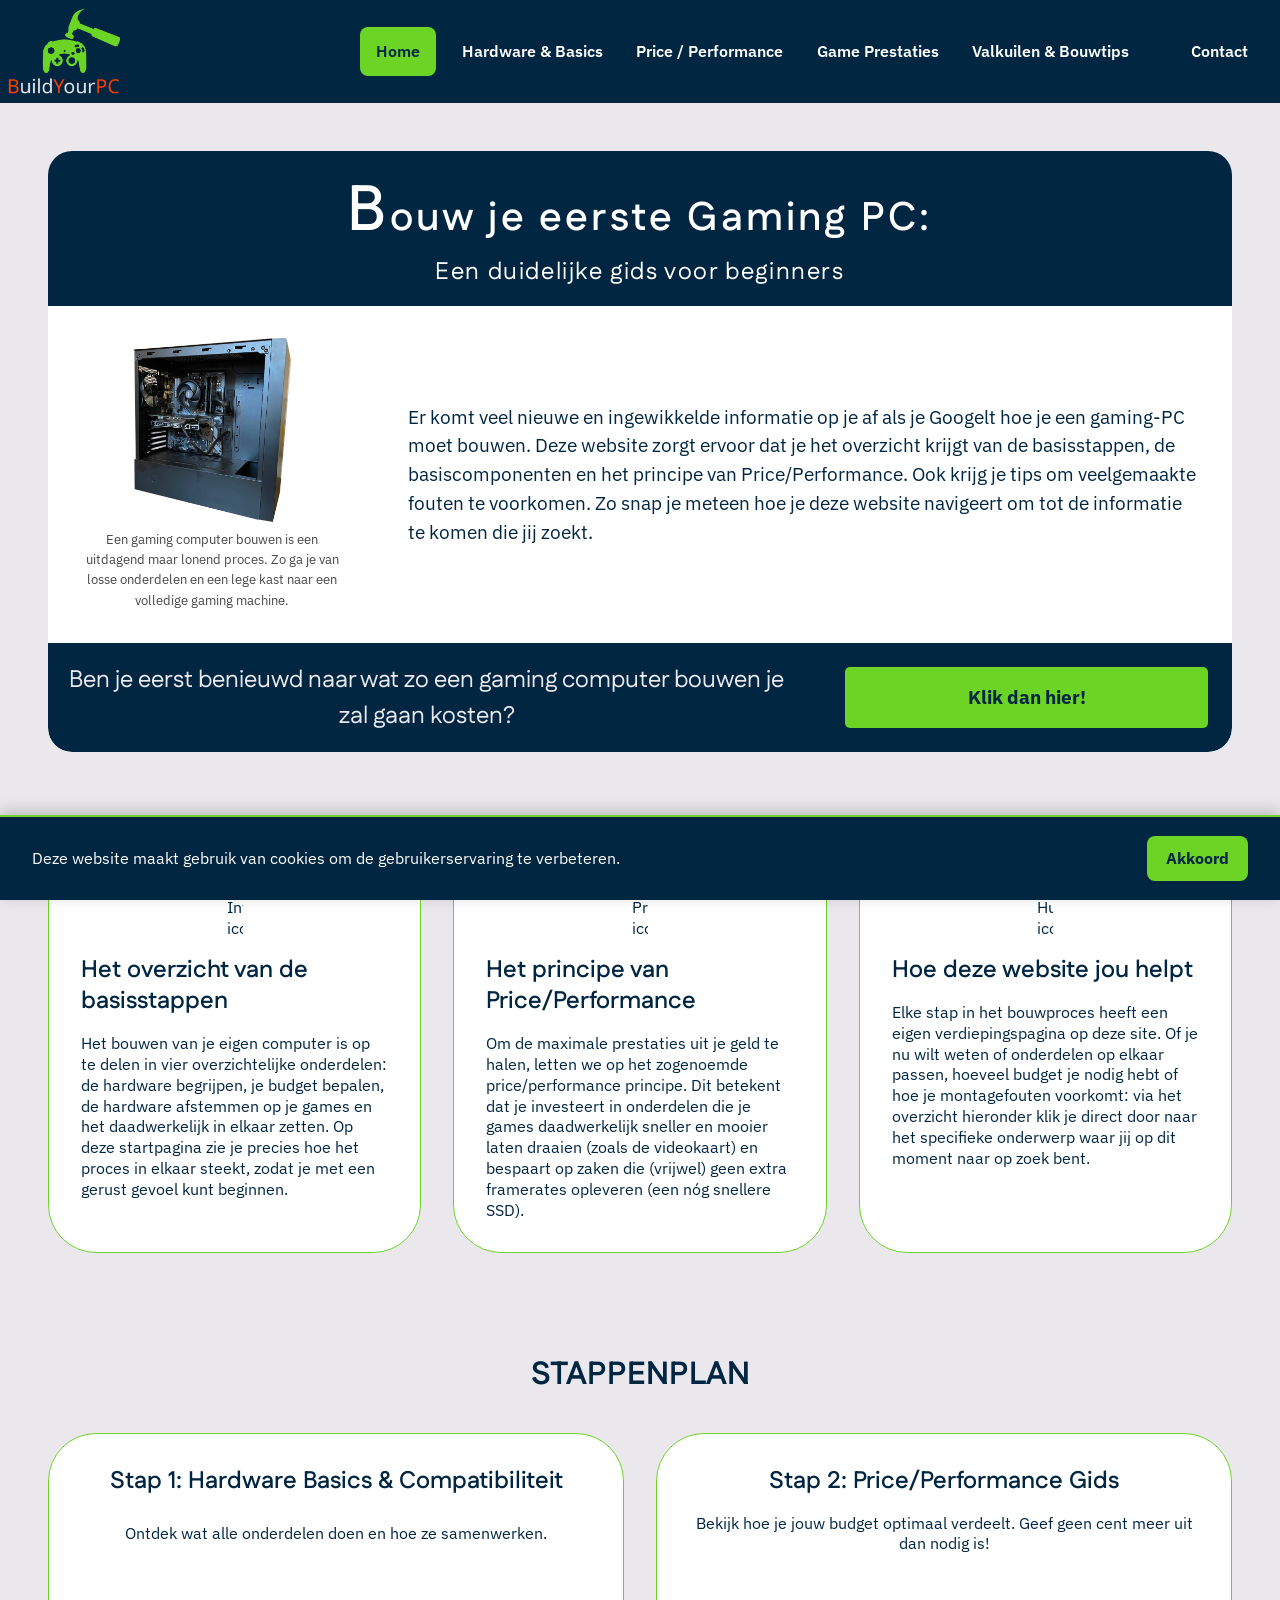
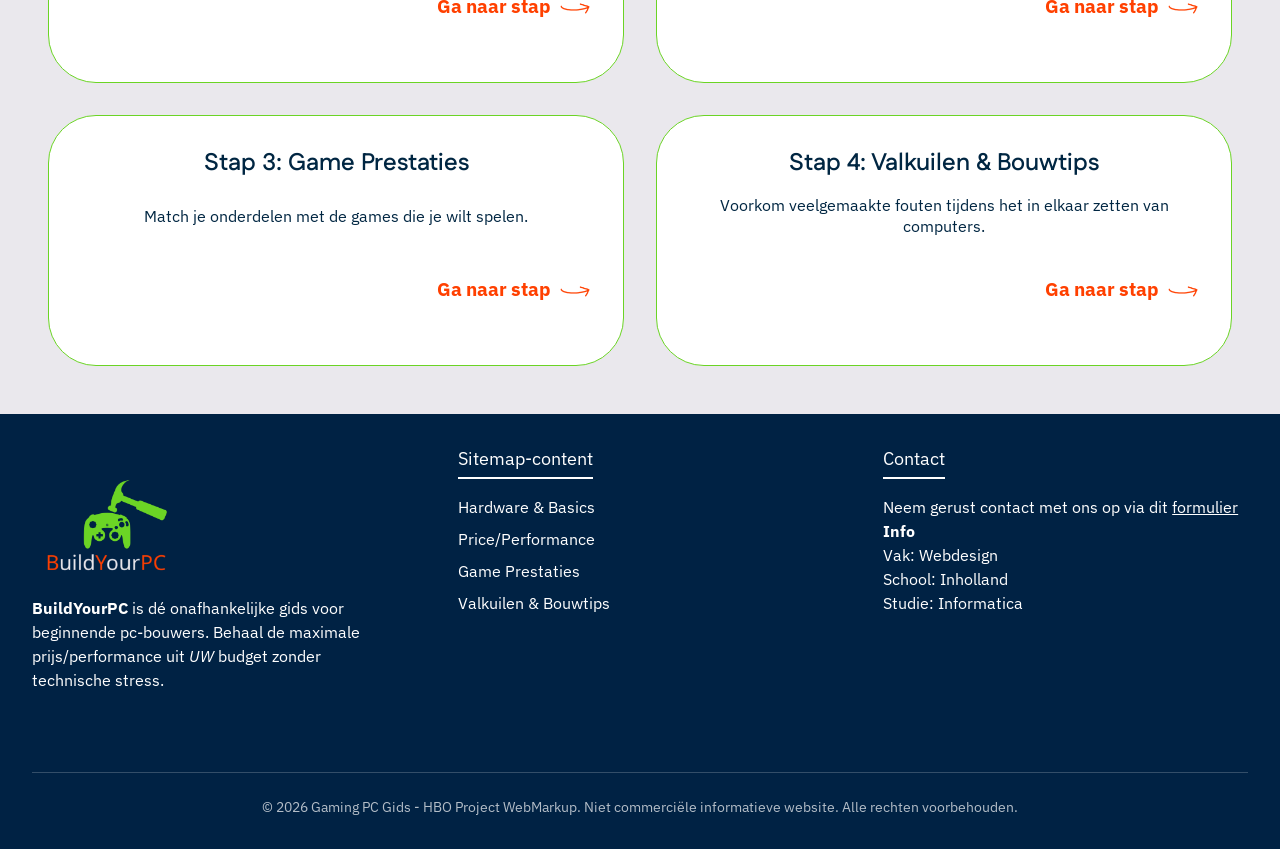
==== commit 9fe56bfa: "laatste loodjes" ====
--- a/index.html
+++ b/index.html
@@ -2,7 +2,10 @@
 <html lang="nl">
     <head>
         <meta charset="UTF-8">
+        <meta name="author" content="Caelin Waanders">
         <meta name="viewport" content="width=device-width, initial-scale=1.0">
+        <meta name="description" content="BuildYourPC is dé onafhankelijke gids voor beginnende pc-bouwers. Leer de basis van hardware, compatibiliteit en bouw je eigen gaming-PC.">
+        <meta name="keywords" content="gaming PC bouwen, pc samenstellen, hardware basis, pc gids, computer bouwen voor beginners">
         <title>BuildYourPC - Home</title>
         <link rel="stylesheet" type="text/css" href="css/style.css">
         <link rel="icon" type="image/png" href="./favicon-96x96.png" sizes="96x96">
@@ -10,20 +13,31 @@
         <link rel="shortcut icon" href="./favicon.ico">
         <link rel="apple-touch-icon" sizes="180x180" href="./apple-touch-icon.png">
         <link rel="manifest" href="./site.webmanifest">
+        <link rel="preconnect" href="https://fonts.googleapis.com">
+        <link rel="preconnect" href="https://fonts.gstatic.com" crossorigin>
+        <link href="https://fonts.googleapis.com/css2?family=Fustat:wght@400;500;600;700&family=IBMPlexSans:wght@300;400;500;600;700&display=swap" rel="stylesheet">
     </head>
     <body>
 
         <header id="home" class="nav">
-            <a href="#">
+            <a href="index.html">
                 <img src="./img/logo_cropped.png" alt="BuildYourPC Logo">
             </a>
-            <nav>
+            
+            <input type="checkbox" id="nav-toggle" class="sr-only nav-toggle-input">
+            <label for="nav-toggle" class="hamburger-btn mobile-only">
+                <span class="hamburger-icon"></span>
+                <span class="hamburger-icon"></span>
+                <span class="hamburger-icon"></span>
+            </label>
+
+            <nav class="nav-menu">
                 <ul>
-                    <li><a class="active" href="#">Home</a></li>
-                    <li><a href="hardware.html">Hardware</a></li>
+                    <li><a class="active" href="index.html">Home</a></li>
+                    <li><a href="hardware.html">Hardware & Basics</a></li>
                     <li><a href="price-performance.html">Price / Performance</a></li>
-                    <li><a href="games.html">Games</a></li>
-                    <li><a href="bouwtips.html">Bouwtips</a></li>
+                    <li><a href="games.html">Game Prestaties</a></li>
+                    <li><a href="bouwtips.html">Valkuilen & Bouwtips</a></li>
                     <li><a class="contact" href="contact.html">Contact</a></li>
                 </ul>
             </nav>
@@ -138,5 +152,12 @@
                 <p>&copy; 2026 Gaming PC Gids - HBO Project WebMarkup. Niet commerciële informatieve website. Alle rechten voorbehouden.</p>
             </section>
         </footer>
+
+        <input type="checkbox" id="cookie-accept" class="sr-only cookie-toggle-input">
+
+        <aside class="cookie-banner">
+            <p>Deze website maakt gebruik van cookies om de gebruikerservaring te verbeteren.</p>
+            <label for="cookie-accept" class="cookie-btn">Akkoord</label>
+        </aside>
     </body>
 </html>
--- a/css/style.css
+++ b/css/style.css
@@ -1,6 +1,3 @@
-/* Fonts die ik ook heb gebruikt in Figma design */
-@import url('https://fonts.googleapis.com/css2?family=Fustat:wght@400;500;600;700&family=IBMPlexSans:wght@300;400;500;600;700&display=swap');
-
 /* 
    Reset CSS |
    http://meyerweb.com/eric/tools/css/reset/ 
@@ -57,27 +54,6 @@
     border-spacing: 0;
 }
 
-:root {
-    --prim-bl: #002642;
-    --prim-bl-lt: #4D677B;
-    --prim-bl-dk: #001B2E;
-
-    --sec-grn: #6BD425;
-    --sec-grn-lt: #97E166;
-    --sec-grn-dk: #4B941A;
-
-    --acc-orange: #FF4000;
-    --acc-blue: #02C3BD;
-    --acc-red: #81171B;
-    
-    --nt-lt: #EAE8ED;
-    --nt-dk: #464647;
-    --nt-gr: #A4A2A6;
-
-    --font-heading: "Fustat", sans-serif;
-    --font-body: "IBMPlexSans", sans-serif;
-}
-
 html, body {
     overflow-x: hidden;
 }
@@ -87,9 +63,9 @@
     flex-direction: column;
     min-height: 100vh;
     margin: 0;
-    font-family: var(--font-body);
+    font-family: "IBMPlexSans", sans-serif;
     color: white;
-    background-color: var(--nt-lt);
+    background-color: #EAE8ED;
     line-height: 1.6;
 }
 
@@ -117,7 +93,6 @@
     padding: 0;
     margin: -1px;
     overflow: hidden;
-    clip: rect(0, 0, 0, 0);
     white-space: nowrap;
     border: 0;
 }
@@ -133,7 +108,7 @@
     text-align: left;
     line-height: 1.5;
     border-radius: 1.5rem;
-    color: var(--prim-bl);
+    color: #002642;
     overflow: hidden;
     box-sizing: border-box;
     margin-top: -1em;
@@ -147,7 +122,7 @@
     display: flex;
     justify-content: space-between;
     align-items: center;
-    background-color: var(--prim-bl);.comp-card img {
+    background-color: #002642;.comp-card img {
     width: 100%;
     max-width: 120px;
     height: 90px;
@@ -185,30 +160,30 @@
 }
 
 header.nav nav a:hover {
-    color: var(--prim-bl);
-    background-color: var(--sec-grn);
+    color: #002642;
+    background-color: #6BD425;
     padding: 0.75rem 1rem;
     border-radius: 0.5rem;
     transition: all 0.4s ease-in-out;
 }
 
 header.nav nav a:active {
-    color: var(--nt-lt);
-    background-color: var(--sec-grn-dk);
+    color: #EAE8ED;
+    background-color: #4B941A;
     padding: 0.75rem 1rem;
     border-radius: 0.5rem;
     transition: all 0.1s ease-in-out;
 }
 
 header.nav nav a.active {
-    color: var(--prim-bl);
-    background-color: var(--sec-grn);
+    color: #002642;
+    background-color: #6BD425;
     padding: 0.75rem 1rem;
     border-radius: 0.5rem;
 }
 
 header.nav nav a.contact:hover {
-    background-color: var(--acc-blue);
+    background-color: #02C3BD;
 }
 
 header.nav a {
@@ -222,6 +197,33 @@
 header.nav a img {
     width: 7rem;
     height: auto;
+}
+
+.nav-toggle-input {
+    display: none;
+}
+
+.hamburger-btn {
+    display: none;
+    background: transparent;
+    border: none;
+    cursor: pointer;
+    flex-direction: column;
+    justify-content: space-between;
+    width: 2rem;
+    height: 1.5rem;
+    padding: 0;
+    margin-right: 1.5rem;
+    z-index: 1001;
+}
+
+.hamburger-icon {
+    display: block;
+    width: 100%;
+    height: 3px;
+    background-color: white;
+    border-radius: 2px;
+    transition: all 0.3s ease-in-out;
 }
 
 main {
@@ -264,7 +266,7 @@
 }
 
 /* .hero-card header {
-    background-color: var(--prim-bl);
+    background-color: #002642;
     padding: 1rem;
     border-radius: 1.5rem 1.5rem 0 0;
     width: 100%;
@@ -274,30 +276,32 @@
 
 .hero-card header {
     flex: 0 0 100%;
-    background-color: var(--prim-bl);
+    background-color: #002642;
     padding: 1rem;
     box-sizing: border-box;
     line-height: 1.4;
 }
 
 .hero-card header h1 {
-    font-family: var(--font-heading);
+    font-family: "Fustat", sans-serif;
     font-size: 2.5rem;
     font-weight: 600;
+    letter-spacing: 0.2rem;
 }
 
 .hero-card header h2 {
-    font-family: var(--font-heading);
+    font-family: "Fustat", sans-serif;
     font-size: 1.5rem;
-    background-color: var(--prim-bl);
+    background-color: #002642;
     border-radius: 25px 25px 0 0;
+    letter-spacing: 0.1rem;
 }
 
 /* .hero-card p {
     display: flex;
     flex-direction: row;
     background-color: #FFFFFF;
-    color: var(--prim-bl);
+    color: #002642;
     padding: 2rem;
     width: 100%;
     box-sizing: border-box;
@@ -314,7 +318,7 @@
 .hero-card p {
     flex: 1 1 70%;
     background-color: #FFFFFF;
-    color: var(--prim-bl);
+    color: #002642;
     padding: 2rem;
     box-sizing: border-box;
     text-align: left;
@@ -323,6 +327,10 @@
     margin: 0;
     display: flex;
     align-items: center;
+}
+
+.hero-card h1:first-letter {
+    font-size: 4rem; /* Een nette, leesbare grootte */
 }
 
 /* .hero-card figure {
@@ -340,7 +348,7 @@
 
 .hero-card figure figcaption {
     font-size: 0.8rem;
-    color: var(--nt-dk);
+    color: #464647;
     margin-top: 0.5rem;
 }
 
@@ -352,7 +360,7 @@
 }
 
 /* .hero-card footer {
-    background-color: var(--prim-bl);
+    background-color: #002642;
     padding: 01rem;
     border-radius: 0 0 1.5rem 1.5rem;
     justify-content: center;
@@ -363,7 +371,7 @@
 
 .hero-card footer {
     flex: 0 0 100%;
-    background-color: var(--prim-bl);
+    background-color: #002642;
     padding: 1rem;
     border-radius: 0 0 1.5rem 1.5rem;
     justify-content: center;
@@ -374,17 +382,17 @@
 }
 
 .hero-card footer h2 {
-    font-family: var(--font-heading);
+    font-family: "Fustat", sans-serif;
     font-size: 1.5rem;
-    color: var(--nt-lt);
+    color: #EAE8ED;
     flex: 2;
 }
 
 .cta-button {
     position: relative;
     display: inline-block;
-    background-color: var(--sec-grn);
-    color: var(--prim-bl);
+    background-color: #6BD425;
+    color: #002642;
     text-decoration: none;
     padding: 1rem 0;
     margin: 0.5rem;
@@ -403,7 +411,7 @@
     left: 0;
     width: 100%;
     height: 100%;
-    background-color: var(--acc-blue);
+    background-color: #02C3BD;
     transform: scale(0);
     transform-origin: bottom left;
     transition: transform 0.4s ease-in-out;
@@ -411,7 +419,7 @@
 }
 
 .cta-button:hover {
-    color: var(--prim-bl);
+    color: #002642;
 }
 
 .cta-button:hover::after {
@@ -424,7 +432,7 @@
     padding: 2.5rem 3rem;
     border-radius: 0 0 25px 25px;
     text-align: left;
-    color: var(--prim-bl);
+    color: #002642;
     width: 100%;
     box-sizing: border-box;
 } */
@@ -438,12 +446,12 @@
     flex-direction: row;
     gap: 2rem;
     text-align: left;
-    color: var(--prim-bl);
+    color: #002642;
 }
 
 .homepage-card {
     flex: 1;
-    border: 1px solid var(--sec-grn);
+    border: 1px solid #6BD425;
     border-radius: 3rem;
     padding: 2rem;
     line-height: 1.3;
@@ -461,14 +469,14 @@
 }
 
 .homepage-card h2 {
-    font-family: var(--font-heading);
+    font-family: "Fustat", sans-serif;
     font-size: 1.5rem;
     font-weight: 600;
     margin-bottom: 1rem;
 }
 
 .homepage-card p {
-    font-family: var(--font-body);
+    font-family: "IBMPlexSans", sans-serif;
 }
 
 .stappenplan {
@@ -479,10 +487,10 @@
 }
 
 .stappenplan h2 {
-    font-family: var(--font-heading);
+    font-family: "Fustat", sans-serif;
     font-size: 2rem;
     font-weight: 700;
-    color: var(--prim-bl);
+    color: #002642;
 }
 
 .stappen-grid {
@@ -494,7 +502,7 @@
 
 .stap-card {
     background-color: #FFFFFF;
-    border: 1px solid var(--sec-grn);
+    border: 1px solid #6BD425;
     border-radius: 3rem;
     padding: 2rem;
     line-height: 1.3;
@@ -503,19 +511,18 @@
     align-items: center;
     justify-content: space-between;
     text-align: center;
-    color: var(--prim-bl);
+    color: #002642;
     gap: 1rem;
 }
 
 .stap-card h3 {
-    font-family: var(--font-heading);
+    font-family: "Fustat", sans-serif;
     font-size: 1.5rem;
     font-weight: 600;
 }
 
 .stap-card a {
     display: inline-flex;
-    align-items: right;
     justify-content: right;
     text-decoration: none;
     padding: 1rem 0;
@@ -523,7 +530,7 @@
     font-weight: bold;
     font-size: 1.2rem;
     width: 100%;
-    color: var(--acc-orange);
+    color: #FF4000;
     border-radius: 5px;
 }
 
@@ -542,10 +549,11 @@
 }
 
 .cards-section > h2 {
-    font-family: var(--font-heading);
+    font-family: "Fustat", sans-serif;
     font-size: 2rem;
     font-weight: 700;
-    color: var(--prim-bl);
+    color: #002642;
+    text-transform: uppercase;
 }
 
 .componenten-grid {
@@ -557,21 +565,21 @@
 
 .comp-card {
     background-color: #FFFFFF;
-    border: 1px solid var(--sec-grn);
+    border: 1px solid #6BD425;
     border-radius: 2rem;
     padding: 1.5rem;
     display: flex;
     flex-direction: column;
     align-items: center;
     text-align: center;
-    color: var(--prim-bl);
+    color: #002642;
     box-shadow: 0 4px 6px rgba(0,0,0,0.02);
     min-height: 15rem;
     box-sizing: border-box;
 }
 
 .comp-card h3 {
-    font-family: var(--font-heading);
+    font-family: "Fustat", sans-serif;
     font-size: 1.25rem;
     font-weight: 600;
     margin-bottom: 0.25rem;
@@ -579,8 +587,9 @@
 
 .comp-tag {
     font-size: 0.75rem;
-    color: var(--nt-dk);
+    color: #464647;
     margin-bottom: 1rem;
+    word-spacing: 0.3rem;
 }
 
 .comp-figure {
@@ -605,7 +614,7 @@
     text-align: left;
     width: 100%;
     font-size: 0.8rem;
-    color: var(--nt-dk);
+    color: #464647;
     margin-top: -0.5rem;
     display: flex;
     flex-direction: column;
@@ -622,10 +631,10 @@
 
 .compat-card {
     background-color: #FFFFFF;
-    border: 1px solid var(--sec-grn);
+    border: 1px solid #6BD425;
     border-radius: 2.5rem;
     padding: 2.5rem;
-    color: var(--prim-bl);
+    color: #002642;
     text-align: left;
     display: flex;
     flex-direction: column;
@@ -633,13 +642,13 @@
 }
 
 .compat-card h3 {
-    font-family: var(--font-heading);
+    font-family: "Fustat", sans-serif;
     font-size: 1.5rem;
     font-weight: 600;
 }
 
 .compat-card p {
-    font-family: var(--font-body);
+    font-family: "IBMPlexSans", sans-serif;
     font-size: 1.1rem;
     line-height: 1.6;
 }
@@ -654,7 +663,7 @@
     display: inline-flex;
     align-items: center;
     gap: 0.5rem;
-    color: var(--acc-orange);
+    color: #FF4000;
     text-decoration: none;
     font-weight: bold;
     font-size: 1.1rem;
@@ -666,7 +675,7 @@
 }
 
 .page-cta-banner {
-    background-color: var(--prim-bl);
+    background-color: #002642;
     border-radius: 50px;
     padding: 2rem 3rem;
     display: flex;
@@ -677,9 +686,9 @@
 }
 
 .page-cta-banner h2 {
-    font-family: var(--font-heading);
+    font-family: "Fustat", sans-serif;
     font-size: 2rem;
-    color: var(--nt-lt);
+    color: #EAE8ED;
     flex: 2;
     text-align: center;
     font-weight: 700;
@@ -701,10 +710,10 @@
 }
 
 .klassen-section > h2 {
-    font-family: var(--font-heading);
+    font-family: "Fustat", sans-serif;
     font-size: 2rem;
     font-weight: 700;
-    color: var(--prim-bl);
+    color: #002642;
 }
 
 .tabel-container {
@@ -714,7 +723,7 @@
     display: flex;
     flex-direction: column;
     gap: 1.5rem;
-    color: var(--prim-bl);
+    color: #002642;
 }
 
 .tabel-container p {
@@ -731,27 +740,31 @@
 
 .klassen-tabel th, 
 .klassen-tabel td {
-    border: 1px solid var(--nt-gr);
+    border: 1px solid #A4A2A6;
     padding: 1rem;
     font-size: 1rem;
     vertical-align: top;
 }
 
 .klassen-tabel th {
-    background-color: var(--prim-bl);
+    background-color: #002642;
     color: white;
-    font-family: var(--font-heading);
+    font-family: "Fustat", sans-serif;
     font-size: 1.2rem;
     font-weight: 800;
 }
 
 .klassen-tabel tr {
-    background-color: rgba(255, 255, 255);
+    background-color: #FFF;
+}
+
+.klassen-tabel tr:nth-child(even) {
+    background-color: #CFF;
 }
 
 .klassen-voetnoot {
     font-size: 0.8rem;
-    color: var(--nt-dk);
+    color: #464647;
     margin-top: -1.5rem;
 }
 
@@ -779,14 +792,14 @@
 
 .game-kaart {
     background-color: #FFFFFF;
-    border: 1px solid var(--nt-gr);
+    border: 1px solid #A4A2A6;
     border-radius: 2.5rem;
     padding: 2rem;
     display: flex;
     flex-direction: column;
     align-items: center;
     text-align: center;
-    color: var(--prim-bl);
+    color: #002642;
     box-sizing: border-box;
     gap: 1.5rem;
 }
@@ -804,7 +817,7 @@
 }
 
 .game-icoon-header h3 {
-    font-family: var(--font-heading);
+    font-family: "Fustat", sans-serif;
     font-size: 1.3rem;
     font-weight: 700;
 }
@@ -836,15 +849,15 @@
 }
 
 .green {
-    color: var(--sec-grn-dk);
+    color: #4B941A;
 }
 
 .orange {
-    color: var(--acc-orange);
+    color: #FF4000;
 }
 
 .red {
-    color: var(--acc-red);
+    color: #81171B;
 }
 
 .game-pijl-wrapper img {
@@ -854,23 +867,23 @@
 
 .game-lijst-kaart {
     background-color: #FFFFFF;
-    border: 1px solid var(--nt-gr);
+    border: 1px solid #A4A2A6;
     border-radius: 2rem;
     padding: 1.5rem;
     text-align: left;
-    color: var(--prim-bl);
+    color: #002642;
     box-sizing: border-box;
 }
 
 .game-lijst-kaart h3 {
-    font-family: var(--font-heading);
+    font-family: "Fustat", sans-serif;
     font-size: 1.4rem;
     font-weight: 700;
     margin-bottom: 0.8rem;
 }
 
 .game-lijst-kaart ul {
-    padding-left: 1.2rem;
+    /* padding-left: 1.2rem; */
     display: flex;
     flex-direction: column;
     gap: 0.4rem;
@@ -879,6 +892,7 @@
 
 .game-lijst-kaart ul li {
     font-size: 0.95rem;
+    text-indent: 1.2rem;
 }
 
 /* Resolutieoverzicht Sectie */
@@ -891,10 +905,10 @@
 }
 
 .resolutie-section > h2 {
-    font-family: var(--font-heading);
+    font-family: "Fustat", sans-serif;
     font-size: 2rem;
     font-weight: 700;
-    color: var(--prim-bl);
+    color: #002642;
 }
 
 .resolutie-stack {
@@ -906,10 +920,12 @@
 
 .resolutie-card {
     background-color: #FFFFFF;
-    border: 1px solid var(--nt-gr);
+    border-width: 1px;
+    border-style: solid;
+    border-color: #A4A2A6;
     border-radius: 2rem;
     padding: 2rem;
-    color: var(--prim-bl);
+    color: #002642;
     text-align: left;
     display: flex;
     flex-direction: column;
@@ -917,7 +933,7 @@
 }
 
 .resolutie-card h3 {
-    font-family: var(--font-heading);
+    font-family: "Fustat", sans-serif;
     font-size: 1.3rem;
     font-weight: 700;
 }
@@ -936,18 +952,25 @@
 
 .bouwtips-card {
     background-color: #FFFFFF;
-    border: 1px solid var(--nt-gr);
+    border-width: 0.15rem;
+    border-style: solid;
+    border-color: #6BD425;
     border-radius: 2.5rem;
     padding: 2.5rem;
-    color: var(--prim-bl);
+    color: #002642;
     text-align: left;
     display: flex;
     flex-direction: column;
     gap: 1.5rem;
 }
 
+.double {
+    border-style: double;
+    border-width: 0.5rem;
+}
+
 .bouwtips-card h3 {
-    font-family: var(--font-heading);
+    font-family: "Fustat", sans-serif;
     font-size: 1.5rem;
     font-weight: 700;
 }
@@ -959,12 +982,12 @@
 }
 
 .bouwtips-item {
-    border-top: 1px solid var(--nt-lt);
+    border-top: 1px solid #EAE8ED;
     padding-top: 1rem;
 }
 
 .bouwtips-item h4 {
-    font-family: var(--font-heading);
+    font-family: "Fustat", sans-serif;
     font-size: 1.2rem;
     font-weight: 600;
     margin-bottom: 0.5rem;
@@ -985,15 +1008,15 @@
 }
 
 .label-niet {
-    color: var(--acc-red);
+    color: #81171B;
 }
 
 .label-semi {
-    color: var(--acc-orange);
+    color: #FF4000;
 }
 
 .label-altijd {
-    color: var(--sec-grn-dk);
+    color: #4B941A;
 }
 
 .back-to-top {
@@ -1021,12 +1044,129 @@
     background-color: #00ff66;
 }
 
+/* --- Contactformulier Stijlen --- */
+
+.contact-form {
+    display: flex;
+    flex-direction: column;
+    gap: 1.5rem;
+    margin-top: 1rem;
+}
+
+.contact-fieldset {
+    border: 1px solid #6BD425;
+    border-radius: 1.5rem;
+    padding: 2rem;
+    display: flex;
+    flex-direction: column;
+    gap: 1.5rem;
+}
+
+.contact-legend {
+    font-family: "Fustat", sans-serif;
+    font-weight: 700;
+    font-size: 1.2rem;
+    padding: 0 0.5rem;
+    color: #002642;
+}
+
+.form-group {
+    display: flex;
+    flex-direction: column;
+    gap: 0.5rem;
+}
+
+.form-group label {
+    font-weight: bold;
+    color: #002642;
+}
+
+.form-group input[type="text"],
+.form-group input[type="email"],
+.form-group select,
+.form-group textarea {
+    padding: 0.8rem;
+    border: 1px solid #A4A2A6;
+    border-radius: 0.5rem;
+    font-family: "IBMPlexSans", sans-serif;
+    font-size: 1rem;
+    background-color: #FFFFFF;
+    box-sizing: border-box;
+    width: 100%;
+}
+
+.form-group textarea {
+    resize: vertical;
+}
+
+.form-submit-wrapper {
+    display: flex;
+    justify-content: stretch;
+    margin-top: 0.5rem;
+}
+
+.contact-submit {
+    border: none;
+    cursor: pointer;
+    text-align: center;
+    width: 100%;
+}
+
+/* Verberg de checkbox */
+.cookie-toggle-input {
+    display: none;
+}
+
+/* Stijl voor de vaste cookie-balk onderaan het scherm */
+.cookie-banner {
+    position: fixed;
+    bottom: 0;
+    left: 0;
+    width: 100%;
+    background-color: #002642;
+    color: white;
+    padding: 1.2rem 2rem;
+    display: flex;
+    justify-content: space-between;
+    align-items: center;
+    box-sizing: border-box;
+    z-index: 9999;
+    box-shadow: 0 -4px 15px rgba(0, 0, 0, 0.2);
+    border-top: 2px solid #6BD425;
+    gap: 1rem;
+}
+
+.cookie-banner p {
+    font-size: 1rem;
+    margin: 0;
+}
+
+.cookie-btn {
+    background-color: #6BD425;
+    color: #002642;
+    padding: 0.6rem 1.2rem;
+    border-radius: 0.5rem;
+    font-weight: bold;
+    font-size: 1rem;
+    cursor: pointer;
+    white-space: nowrap;
+    transition: background-color 0.3s ease;
+}
+
+.cookie-btn:hover {
+    background-color: #02C3BD;
+}
+
+.cookie-toggle-input:checked ~ .cookie-banner {
+    display: none;
+}
+
 footer {
     background-color: #002244;
     color: #FFFFFF;
     padding: 2rem;
     position: relative;
-    font-family: var(--font-body), sans-serif;
+    font-family: "IBMPlexSans", sans-serif, sans-serif;
     line-height: 1.5;
     display: flex;
     flex-direction: row;
@@ -1105,11 +1245,11 @@
 
 /* overwrite */
 .border-green {
-    border-color: var(--sec-grn);
+    border-color: #6BD425;
 }
 
 .border-orange {
-    border-color: var(--acc-orange);
+    border-color: #FF4000;
 }
 
 .border-red {
@@ -1166,16 +1306,16 @@
 
     .klassen-tabel th, 
     .klassen-tabel td {
-        border: 1px solid var(--nt-gr);
+        border: 1px solid #A4A2A6;
         padding: 0.4rem;
         font-size: 0.9rem;
         vertical-align: top;
     }
 
     .klassen-tabel th {
-        background-color: var(--prim-bl);
+        background-color: #002642;
         color: white;
-        font-family: var(--font-heading);
+        font-family: "Fustat", sans-serif;
         font-size: 1.2rem;
         font-weight: 600;
     }
@@ -1187,7 +1327,7 @@
         display: flex;
         flex-direction: column;
         gap: 1rem;
-        color: var(--prim-bl);
+        color: #002642;
     }
 
     footer {
@@ -1272,24 +1412,99 @@
         display: none;
     }
 
+    .cookie-banner {
+        flex-direction: column;
+        text-align: center;
+        padding: 1rem;
+    }
+
+    .cookie-btn {
+        width: 100%;
+        text-align: center;
+        box-sizing: border-box;
+    }
+
     main {
-    margin: 0 auto;
-    padding: 1.5rem;
-    gap: 3rem;
-    width: 100%;
-    box-sizing: border-box;
-}
+        margin: 0 auto;
+        padding: 1.5rem;
+        gap: 3rem;
+        width: 100%;
+        box-sizing: border-box;
+    }
     
     html {
         font-size: 69%;
     }
 }
 
-@media (min-width: 768px) and (max-width: 1024px) {
+@media (max-width: 880px) {
+        header.nav {
+        position: relative;
+    }
+
+    .hamburger-btn {
+        display: flex;
+    }
+
+    header.nav nav.nav-menu {
+        position: fixed;
+        top: 0;
+        right: -100%;
+        width: 75%;
+        max-width: 300px;
+        height: 100vh;
+        background-color: #002642;
+        padding: 5rem 2rem 2rem 2rem;
+        box-sizing: border-box;
+        box-shadow: -5px 0 15px rgba(0, 0, 0, 0.3);
+        transition: right 0.4s ease-in-out;
+        z-index: 1000;
+        display: block;
+    }
+
+    .nav-toggle-input:checked ~ nav.nav-menu {
+        right: 0;
+    }
+
+    header.nav nav.nav-menu ul {
+        flex-direction: column;
+        width: 100%;
+        gap: 1rem;
+    }
+
+    header.nav nav.nav-menu ul li {
+        width: 100%;
+        margin: 0;
+    }
+
+    header.nav nav.nav-menu a {
+        display: block;
+        padding: 1rem;
+        border-radius: 0.5rem;
+        width: 100%;
+        box-sizing: border-box;
+        text-align: left;
+        font-size: 1.5rem;
+    }
+
+    header.nav nav.nav-menu a.active {
+        background-color: #6BD425;
+        color: #002642;
+    }
+}
+
+@media (min-width: 768px) and (max-width: 880px) {
     .componenten-grid {
         grid-template-columns: repeat(2, 1fr);
     }
 
+    header.nav nav a {
+        font-size: 0.8em;
+    }
+}
+
+@media (min-width: 768px) and (max-width: 1024px) {
+    
     .game-kaarten-grid {
         grid-template-columns: 1fr;
     }
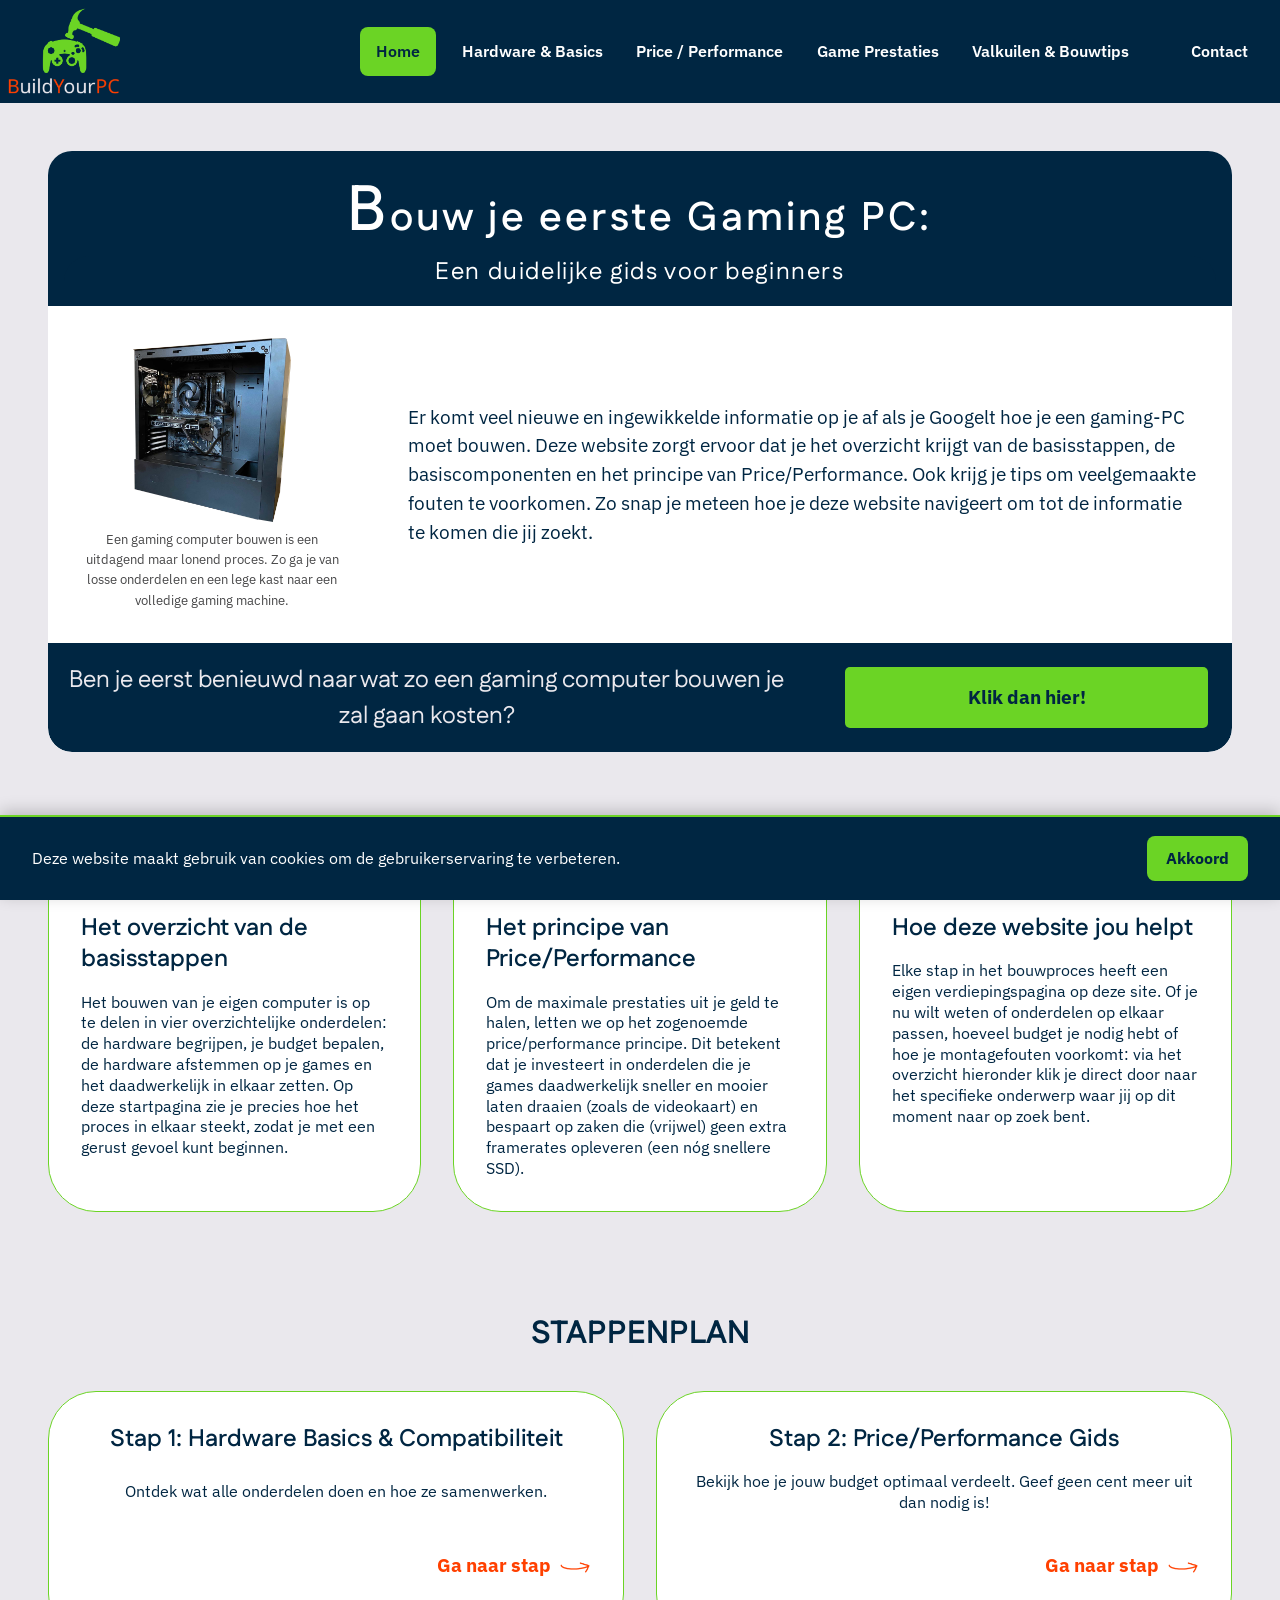
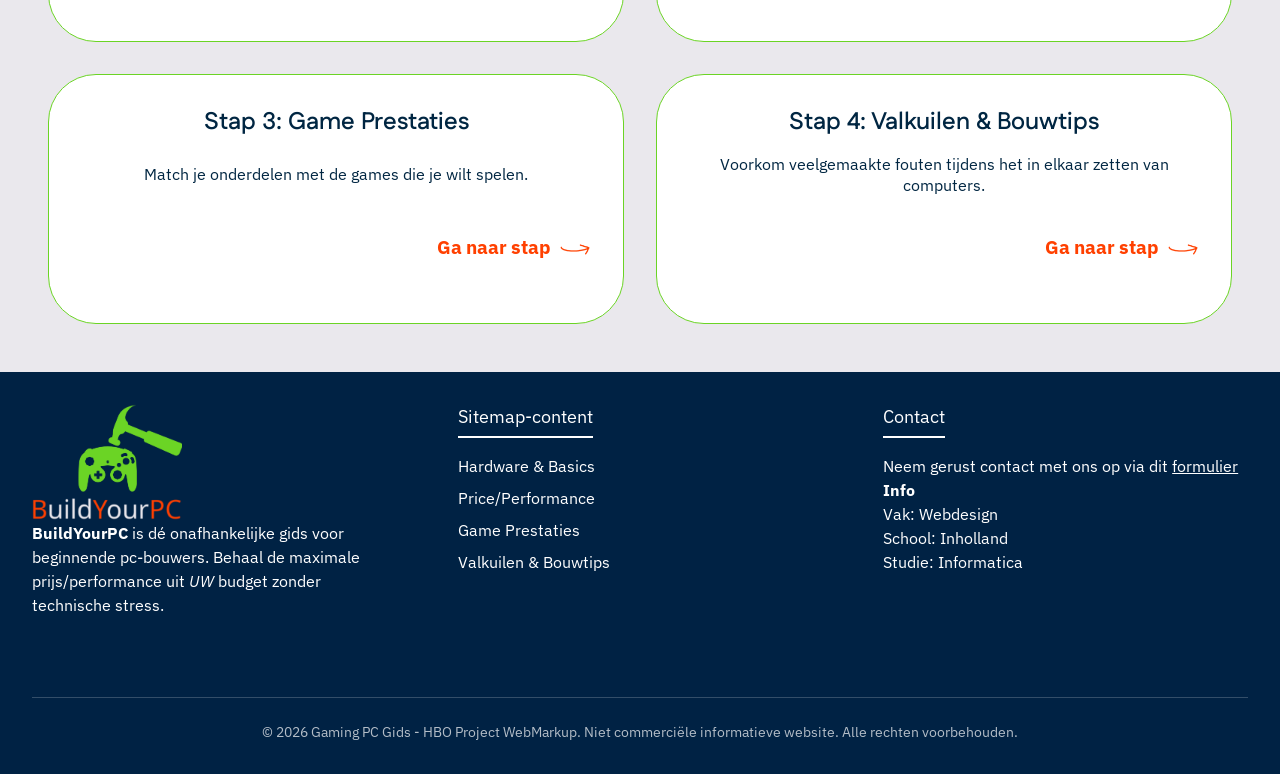
==== commit d2229f5c: "laatste fixes en echte puntjes op de i" ====
--- a/index.html
+++ b/index.html
@@ -21,7 +21,7 @@
 
         <header id="home" class="nav">
             <a href="index.html">
-                <img src="./img/logo_cropped.png" alt="BuildYourPC Logo">
+                <img src="./img/logo_cropped.png" alt="BuildYourPC Logo" title="Build Your PC">
             </a>
             
             <input type="checkbox" id="nav-toggle" class="sr-only nav-toggle-input">
@@ -34,10 +34,10 @@
             <nav class="nav-menu">
                 <ul>
                     <li><a class="active" href="index.html">Home</a></li>
-                    <li><a href="hardware.html">Hardware & Basics</a></li>
+                    <li><a href="hardware.html">Hardware &amp; Basics</a></li>
                     <li><a href="price-performance.html">Price / Performance</a></li>
                     <li><a href="games.html">Game Prestaties</a></li>
-                    <li><a href="bouwtips.html">Valkuilen & Bouwtips</a></li>
+                    <li><a href="bouwtips.html">Valkuilen &amp; Bouwtips</a></li>
                     <li><a class="contact" href="contact.html">Contact</a></li>
                 </ul>
             </nav>
@@ -67,20 +67,21 @@
             </section>
 
             <section class="info-homepage">
+                <h2 class="sr-only">Informatie overzicht</h2>
                 <article class="homepage-card">
-                    <img src="img/info.svg" alt="Informatie icoon" class="info">
+                    <img src="img/info.svg" alt="Informatie icoon" class="info" title="Basisstappen">
                     <h2>Het overzicht van de basisstappen</h2>
                     <p>Het bouwen van je eigen computer is op te delen in vier overzichtelijke onderdelen: de hardware begrijpen, je budget bepalen, de hardware afstemmen op je games en het daadwerkelijk in elkaar zetten. Op deze startpagina zie je precies hoe het proces in elkaar steekt, zodat je met een gerust gevoel kunt beginnen.</p>
                 </article>
 
                 <article class="homepage-card">
-                    <img src="img/info.svg" alt="Price/Performance icoon" class="info">
+                    <img src="img/info.svg" alt="Price/Performance icoon" class="info" title="Price/Performance">
                     <h2>Het principe van Price/Performance</h2>
                     <p>Om de maximale prestaties uit je geld te halen, letten we op het zogenoemde price/performance principe. Dit betekent dat je investeert in onderdelen die je games daadwerkelijk sneller en mooier laten draaien (zoals de videokaart) en bespaart op zaken die (vrijwel) geen extra framerates opleveren (een nóg snellere SSD).</p>
                 </article>
 
                 <article class="homepage-card">
-                    <img src="img/info.svg" alt="Hulp icoon" class="info">
+                    <img src="img/info.svg" alt="Hulp icoon" class="info" title="Hoe de site werkt">
                     <h2>Hoe deze website jou helpt</h2>
                     <p>Elke stap in het bouwproces heeft een eigen verdiepingspagina op deze site. Of je nu wilt weten of onderdelen op elkaar passen, hoeveel budget je nodig hebt of hoe je montagefouten voorkomt: via het overzicht hieronder klik je direct door naar het specifieke onderwerp waar jij op dit moment naar op zoek bent.</p>
                 </article>
@@ -89,28 +90,29 @@
             <section class="stappenplan">
                 <h2>STAPPENPLAN</h2>
                 <section class="stappen-grid">
+                    <h3 class="sr-only">Stappenoverzicht</h3>
                     <article class="stap-card">
-                        <h3>Stap 1: Hardware Basics & Compatibiliteit</h3>
+                        <h3>Stap 1: Hardware Basics &amp; Compatibiliteit</h3>
                         <p>Ontdek wat alle onderdelen doen en hoe ze samenwerken.</p>
-                        <a href="hardware.html">Ga naar stap <img src="img/arrow4flip.png" alt="Pijl"></a>
+                        <a href="hardware.html">Ga naar stap <img src="img/arrow4flip.png" alt="Pijl naar rechts" title="Naar Hardware en Basics"></a>
                     </article>
 
                     <article class="stap-card">
                         <h3>Stap 2: Price/Performance Gids</h3>
                         <p>Bekijk hoe je jouw budget optimaal verdeelt. Geef geen cent meer uit dan nodig is!</p>
-                        <a href="price-performance.html">Ga naar stap <img src="img/arrow4flip.png" alt="Pijl"></a>
+                        <a href="price-performance.html">Ga naar stap <img src="img/arrow4flip.png" alt="Pijl naar rechts" title="Naar Price/performance"></a>
                     </article>
 
                     <article class="stap-card">
                         <h3>Stap 3: Game Prestaties</h3>
                         <p>Match je onderdelen met de games die je wilt spelen.</p>
-                        <a href="games.html">Ga naar stap <img src="img/arrow4flip.png" alt="Pijl"></a>
+                        <a href="games.html">Ga naar stap <img src="img/arrow4flip.png" alt="Pijl naar rechts" title="Naar Game Prestaties"></a>
                     </article>
 
                     <article class="stap-card">
-                        <h3>Stap 4: Valkuilen & Bouwtips</h3>
+                        <h3>Stap 4: Valkuilen &amp; Bouwtips</h3>
                         <p>Voorkom veelgemaakte fouten tijdens het in elkaar zetten van computers.</p>
-                        <a href="bouwtips.html">Ga naar stap <img src="img/arrow4flip.png" alt="Pijl"></a>
+                        <a href="bouwtips.html">Ga naar stap <img src="img/arrow4flip.png" alt="Pijl naar rechts" title="Naar Bouwtips en Valkuilen"></a>
                     </article>
                 </section>
             </section>
@@ -122,9 +124,10 @@
         
         <footer>
             <section class="footer-col">
+                <h2 class="sr-only">Over BuildYourPC</h2>
                 <figure>
                     <a href="index.html">
-                        <img src="./img/green_orange_nobg.png" alt="BuildYourPC Logo">
+                        <img src="./img/logo_cropped.png" alt="BuildYourPC Logo" title="Build Your PC">
                     </a>
                 </figure>
                 <p class="desktop-only"><strong>BuildYourPC</strong> is dé onafhankelijke gids voor beginnende pc-bouwers. Behaal de maximale prijs/performance uit <em>UW</em> budget zonder technische stress.</p>
@@ -133,10 +136,10 @@
             <section class="footer-col desktop-only">
                 <h3>Sitemap-content</h3>
                 <ul class="footer-nav">
-                    <li><a href="hardware.html">Hardware & Basics</a></li>
+                    <li><a href="hardware.html">Hardware &amp; Basics</a></li>
                     <li><a href="price-performance.html">Price/Performance</a></li>
                     <li><a href="games.html">Game Prestaties</a></li>
-                    <li><a href="bouwtips.html">Valkuilen & Bouwtips</a></li>
+                    <li><a href="bouwtips.html">Valkuilen &amp; Bouwtips</a></li>
                 </ul>
             </section>
 
@@ -148,7 +151,9 @@
                 <p>School: Inholland</p>
                 <p>Studie: Informatica</p>
             </section>
+            
             <section class="footer-bottom">
+                <h2 class="sr-only">Copyright en Disclaimer</h2>
                 <p>&copy; 2026 Gaming PC Gids - HBO Project WebMarkup. Niet commerciële informatieve website. Alle rechten voorbehouden.</p>
             </section>
         </footer>
--- a/css/style.css
+++ b/css/style.css
@@ -441,6 +441,7 @@
     border-radius: 1.5rem;
 }
 
+/* homepage cards */
 .info-homepage {
     display: flex;
     flex-direction: row;
@@ -451,7 +452,7 @@
 
 .homepage-card {
     flex: 1;
-    border: 1px solid #6BD425;
+    border: 0.1rem solid #6BD425;
     border-radius: 3rem;
     padding: 2rem;
     line-height: 1.3;
@@ -479,6 +480,7 @@
     font-family: "IBMPlexSans", sans-serif;
 }
 
+/* Stappenplan homepage */
 .stappenplan {
     display: flex;
     flex-direction: column;
@@ -502,7 +504,7 @@
 
 .stap-card {
     background-color: #FFFFFF;
-    border: 1px solid #6BD425;
+    border: 0.1rem solid #6BD425;
     border-radius: 3rem;
     padding: 2rem;
     line-height: 1.3;
@@ -556,6 +558,7 @@
     text-transform: uppercase;
 }
 
+/* componenten hardware */
 .componenten-grid {
     display: grid;
     grid-template-columns: repeat(4, 1fr);
@@ -565,7 +568,7 @@
 
 .comp-card {
     background-color: #FFFFFF;
-    border: 1px solid #6BD425;
+    border: 0.1rem solid #6BD425;
     border-radius: 2rem;
     padding: 1.5rem;
     display: flex;
@@ -631,7 +634,7 @@
 
 .compat-card {
     background-color: #FFFFFF;
-    border: 1px solid #6BD425;
+    border: 0.1rem solid #6BD425;
     border-radius: 2.5rem;
     padding: 2.5rem;
     color: #002642;
@@ -647,7 +650,7 @@
     font-weight: 600;
 }
 
-.compat-card p {
+.compat-card p, .compat-card li {
     font-family: "IBMPlexSans", sans-serif;
     font-size: 1.1rem;
     line-height: 1.6;
@@ -674,6 +677,7 @@
     height: auto;
 }
 
+/* bottom page cta banner */
 .page-cta-banner {
     background-color: #002642;
     border-radius: 50px;
@@ -716,6 +720,8 @@
     color: #002642;
 }
 
+/* tabel */
+
 .tabel-container {
     padding: 2rem;
     width: 100%;
@@ -740,7 +746,7 @@
 
 .klassen-tabel th, 
 .klassen-tabel td {
-    border: 1px solid #A4A2A6;
+    border: 0.1rem solid #A4A2A6;
     padding: 1rem;
     font-size: 1rem;
     vertical-align: top;
@@ -792,7 +798,7 @@
 
 .game-kaart {
     background-color: #FFFFFF;
-    border: 1px solid #A4A2A6;
+    border: 0.1rem solid #A4A2A6;
     border-radius: 2.5rem;
     padding: 2rem;
     display: flex;
@@ -867,7 +873,7 @@
 
 .game-lijst-kaart {
     background-color: #FFFFFF;
-    border: 1px solid #A4A2A6;
+    border: 0.1rem solid #A4A2A6;
     border-radius: 2rem;
     padding: 1.5rem;
     text-align: left;
@@ -920,7 +926,7 @@
 
 .resolutie-card {
     background-color: #FFFFFF;
-    border-width: 1px;
+    border-width: 0.1rem;
     border-style: solid;
     border-color: #A4A2A6;
     border-radius: 2rem;
@@ -952,7 +958,7 @@
 
 .bouwtips-card {
     background-color: #FFFFFF;
-    border-width: 0.15rem;
+    border-width: 0.1rem;
     border-style: solid;
     border-color: #6BD425;
     border-radius: 2.5rem;
@@ -982,7 +988,7 @@
 }
 
 .bouwtips-item {
-    border-top: 1px solid #EAE8ED;
+    border-top: 0.1rem solid #EAE8ED;
     padding-top: 1rem;
 }
 
@@ -1037,7 +1043,7 @@
     font-weight: bold;
     font-size: 0.9rem;
     transition: background-color 0.2s ease;
-    box-shadow: 0 4px 6px rgba(0, 0, 0, 0.1);
+    box-shadow: 0 3px 4px #0C0C0C;
 }
 
 .back-to-top a:hover {
@@ -1054,7 +1060,7 @@
 }
 
 .contact-fieldset {
-    border: 1px solid #6BD425;
+    border: 0.1rem solid #6BD425;
     border-radius: 1.5rem;
     padding: 2rem;
     display: flex;
@@ -1086,7 +1092,7 @@
 .form-group select,
 .form-group textarea {
     padding: 0.8rem;
-    border: 1px solid #A4A2A6;
+    border: 0.1rem solid #A4A2A6;
     border-radius: 0.5rem;
     font-family: "IBMPlexSans", sans-serif;
     font-size: 1rem;
@@ -1232,7 +1238,7 @@
 footer .footer-bottom {
     flex: 0 0 100%;
     text-align: center;
-    border-top: 1px solid rgba(255, 255, 255, 0.2);
+    border-top: 0.1rem solid rgba(255, 255, 255, 0.2);
     margin-top: 3rem;
     padding-top: 1.5rem;
     font-size: 0.85rem;
@@ -1306,7 +1312,7 @@
 
     .klassen-tabel th, 
     .klassen-tabel td {
-        border: 1px solid #A4A2A6;
+        border: 0.1rem solid #A4A2A6;
         padding: 0.4rem;
         font-size: 0.9rem;
         vertical-align: top;
